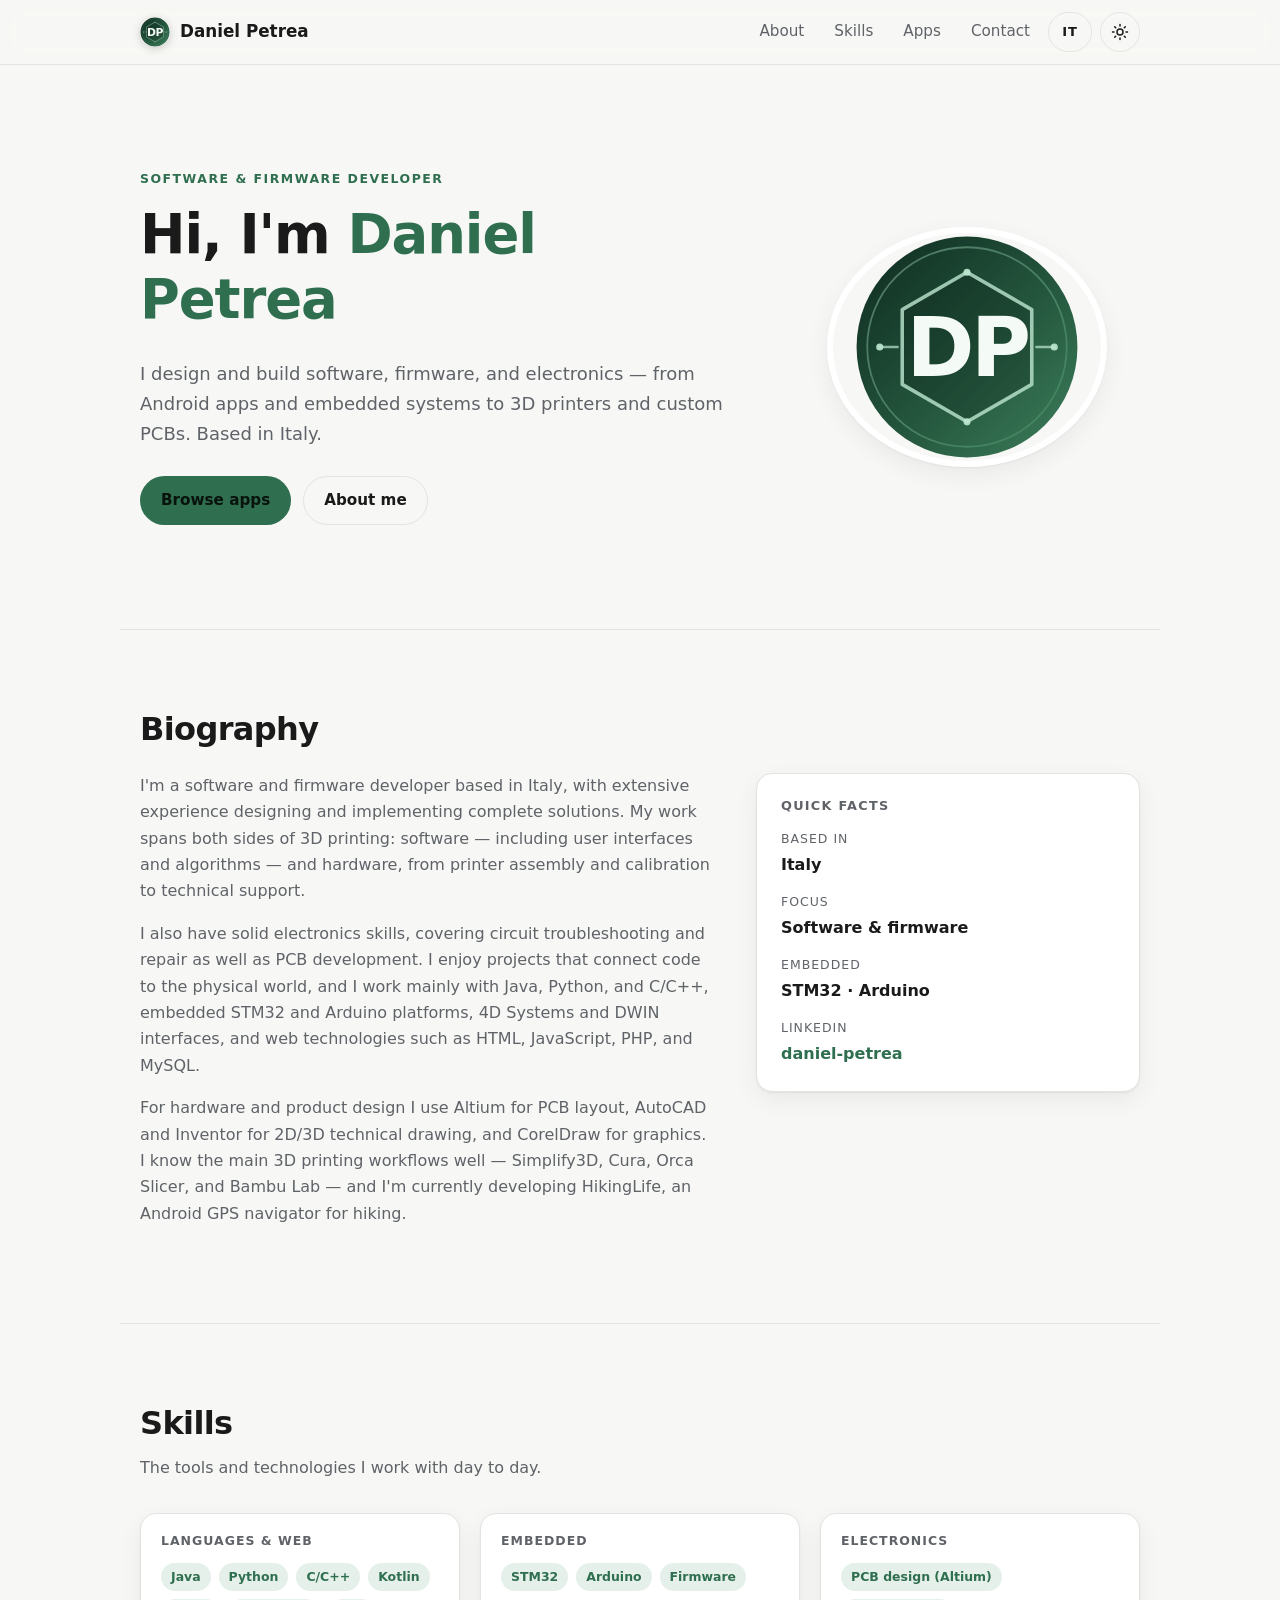
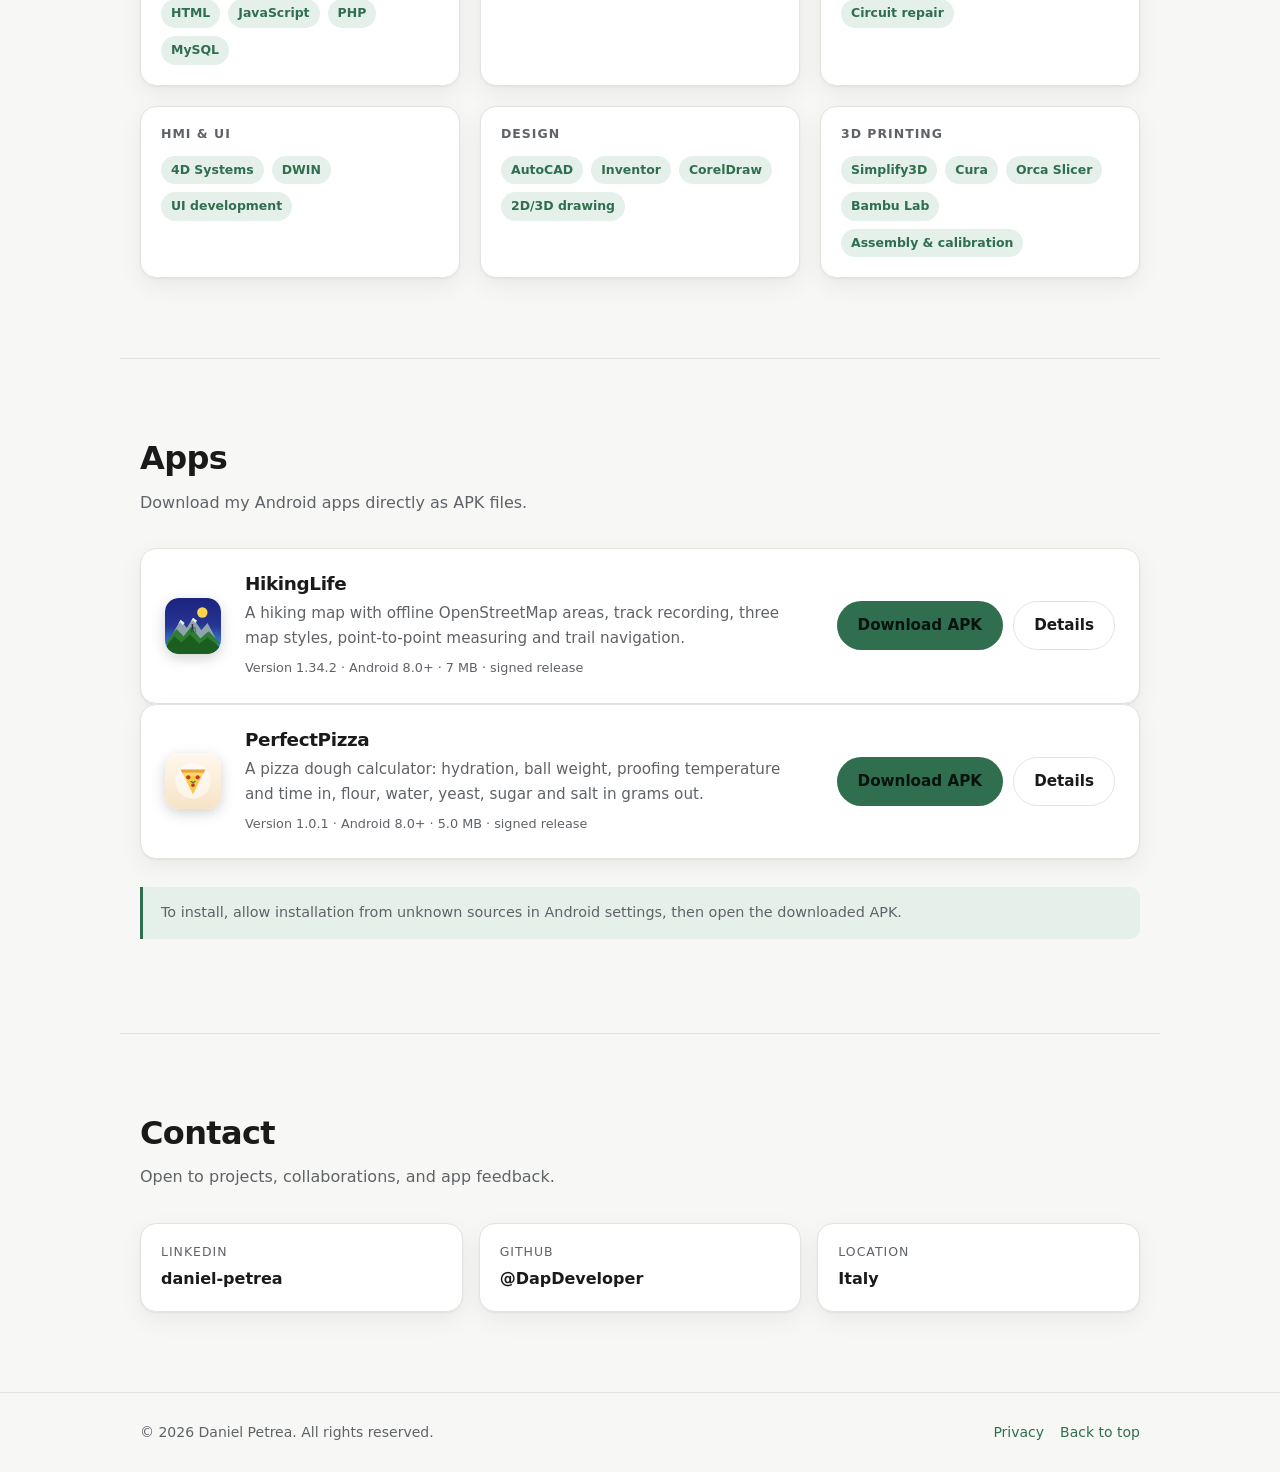
==== index.html @ 599f8d22 "Publish HikingLife 1.34.2" ====
<!DOCTYPE html>
<html lang="en">
<head>
  <meta charset="UTF-8">
  <meta name="viewport" content="width=device-width, initial-scale=1.0">
  <title data-i18n="index.title">Daniel Petrea — Software &amp; Firmware Developer</title>
  <meta name="description" content="Daniel Petrea is a software and firmware developer in Italy, working on Android apps, embedded systems, electronics, and 3D printing." data-i18n="index.description" data-i18n-attr="content">
  <link rel="icon" href="assets/logo.svg" type="image/svg+xml">
  <link rel="apple-touch-icon" href="assets/logo.png">
  <link rel="stylesheet" href="css/style.css">
</head>
<body>
  <a class="skip-link" href="#main" data-i18n="skip">Skip to content</a>

  <header class="site-header">
    <nav class="nav container" aria-label="Main">
      <a class="brand" href="index.html">
        <img class="brand-logo" src="assets/logo.svg" alt="" width="30" height="30">
        Daniel Petrea
      </a>
      <button class="nav-toggle" aria-expanded="false" aria-controls="nav-menu" aria-label="Toggle menu" data-i18n-aria="nav.menu">
        <span></span><span></span><span></span>
      </button>
      <ul class="nav-menu" id="nav-menu">
        <li><a href="#about" data-i18n="nav.about">About</a></li>
        <li><a href="#skills" data-i18n="nav.skills">Skills</a></li>
        <li><a href="apps.html" data-i18n="nav.apps">Apps</a></li>
        <li><a href="#contact" data-i18n="nav.contact">Contact</a></li>
        <li class="nav-controls">
          <button class="lang-toggle" type="button" data-lang-toggle aria-label="Passa all'italiano">IT</button>
          <button class="theme-toggle" aria-label="Toggle color theme" data-i18n-aria="nav.theme">
            <svg class="icon-sun" viewBox="0 0 24 24" aria-hidden="true"><circle cx="12" cy="12" r="4"/><path d="M12 2v2M12 20v2M4.9 4.9l1.4 1.4M17.7 17.7l1.4 1.4M2 12h2M20 12h2M4.9 19.1l1.4-1.4M17.7 6.3l1.4-1.4"/></svg>
            <svg class="icon-moon" viewBox="0 0 24 24" aria-hidden="true"><path d="M21 12.8A9 9 0 1 1 11.2 3a7 7 0 0 0 9.8 9.8z"/></svg>
          </button>
        </li>
      </ul>
    </nav>
  </header>

  <main id="main">
    <section class="hero container" id="top">
      <div class="hero-text">
        <p class="eyebrow" data-i18n="hero.eyebrow">Software &amp; Firmware Developer</p>
        <h1 data-i18n="hero.title" data-i18n-html>Hi, I'm <span class="accent">Daniel Petrea</span></h1>
        <p class="lead" data-i18n="hero.lead">
          I design and build software, firmware, and electronics — from Android
          apps and embedded systems to 3D printers and custom PCBs. Based in
          Italy.
        </p>
        <div class="hero-actions">
          <a class="btn btn-primary" href="apps.html" data-i18n="hero.apps">Browse apps</a>
          <a class="btn btn-ghost" href="#about" data-i18n="hero.about">About me</a>
        </div>
      </div>
      <div class="hero-art">
        <img src="assets/logo.svg" alt="Daniel Petrea logo" width="240" height="240">
      </div>
    </section>

    <section class="section container" id="about">
      <h2 class="section-title" data-i18n="about.title">Biography</h2>
      <div class="about-grid">
        <div class="about-copy">
          <p data-i18n="about.p1">
            I'm a software and firmware developer based in Italy, with
            extensive experience designing and implementing complete solutions.
            My work spans both sides of 3D printing: software — including user
            interfaces and algorithms — and hardware, from printer assembly and
            calibration to technical support.
          </p>
          <p data-i18n="about.p2">
            I also have solid electronics skills, covering circuit
            troubleshooting and repair as well as PCB development. I enjoy
            projects that connect code to the physical world, and I work mainly
            with Java, Python, and C/C++, embedded STM32 and Arduino platforms,
            4D Systems and DWIN interfaces, and web technologies such as HTML,
            JavaScript, PHP, and MySQL.
          </p>
          <p data-i18n="about.p3">
            For hardware and product design I use Altium for PCB layout,
            AutoCAD and Inventor for 2D/3D technical drawing, and CorelDraw for
            graphics. I know the main 3D printing workflows well — Simplify3D,
            Cura, Orca Slicer, and Bambu Lab — and I'm currently developing
            HikingLife, an Android GPS navigator for hiking.
          </p>
        </div>
        <aside class="facts" aria-label="Quick facts">
          <h3 data-i18n="facts.title">Quick facts</h3>
          <dl>
            <div><dt data-i18n="facts.location">Based in</dt><dd data-i18n="facts.italy">Italy</dd></div>
            <div><dt data-i18n="facts.focus.label">Focus</dt><dd data-i18n="facts.focus.value">Software &amp; firmware</dd></div>
            <div><dt data-i18n="facts.embedded.label">Embedded</dt><dd>STM32 · Arduino</dd></div>
            <div><dt>LinkedIn</dt><dd><a href="https://www.linkedin.com/in/daniel-petrea-857741133" rel="noopener">daniel-petrea</a></dd></div>
          </dl>
        </aside>
      </div>
    </section>

    <section class="section container" id="skills">
      <div class="section-head">
        <h2 class="section-title" data-i18n="skills.title">Skills</h2>
        <p class="section-sub" data-i18n="skills.sub">The tools and technologies I work with day to day.</p>
      </div>
      <div class="skills-grid">
        <div class="skill-group">
          <h3 data-i18n="skills.languages">Languages &amp; web</h3>
          <ul class="tag-list">
            <li>Java</li>
            <li>Python</li>
            <li>C/C++</li>
            <li>Kotlin</li>
            <li>HTML</li>
            <li>JavaScript</li>
            <li>PHP</li>
            <li>MySQL</li>
          </ul>
        </div>
        <div class="skill-group">
          <h3 data-i18n="skills.embedded">Embedded</h3>
          <ul class="tag-list">
            <li>STM32</li>
            <li>Arduino</li>
            <li>Firmware</li>
          </ul>
        </div>
        <div class="skill-group">
          <h3 data-i18n="skills.electronics">Electronics</h3>
          <ul class="tag-list">
            <li data-i18n="skill.pcb">PCB design (Altium)</li>
            <li data-i18n="skill.repair">Circuit repair</li>
          </ul>
        </div>
        <div class="skill-group">
          <h3 data-i18n="skills.hmi">HMI &amp; UI</h3>
          <ul class="tag-list">
            <li>4D Systems</li>
            <li>DWIN</li>
            <li data-i18n="skill.ui">UI development</li>
          </ul>
        </div>
        <div class="skill-group">
          <h3 data-i18n="skills.design">Design</h3>
          <ul class="tag-list">
            <li>AutoCAD</li>
            <li>Inventor</li>
            <li>CorelDraw</li>
            <li data-i18n="skill.drawing">2D/3D drawing</li>
          </ul>
        </div>
        <div class="skill-group">
          <h3 data-i18n="skills.printing">3D printing</h3>
          <ul class="tag-list">
            <li>Simplify3D</li>
            <li>Cura</li>
            <li>Orca Slicer</li>
            <li>Bambu Lab</li>
            <li data-i18n="skill.assembly">Assembly &amp; calibration</li>
          </ul>
        </div>
      </div>
    </section>

    <section class="section container" id="apps">
      <div class="section-head">
        <h2 class="section-title" data-i18n="index.apps.title">Apps</h2>
        <p class="section-sub" data-i18n="index.apps.sub">Download my Android apps directly as APK files.</p>
      </div>

      <article class="app-card app-card-horizontal">
        <img class="app-icon-img" src="assets/apps/hikinglife.svg" alt="HikingLife icon" width="72" height="72">
        <div class="app-card-body">
          <h3>HikingLife</h3>
          <p data-i18n="index.hiking.desc">A hiking map with offline OpenStreetMap areas, track recording, three map styles, point-to-point measuring and trail navigation.</p>
          <p class="meta" data-i18n="index.hiking.meta">Version 1.34.2 · Android 8.0+ · 7 MB · signed release</p>
        </div>
        <div class="app-card-actions">
          <a class="btn btn-primary" href="apk/HikingLife.apk" download="HikingLife-1.34.2.apk" data-i18n="index.hiking.download">Download APK</a>
          <a class="btn btn-ghost" href="apps.html" data-i18n="index.hiking.details">Details</a>
        </div>
      </article>

      <article class="app-card app-card-horizontal">
        <img class="app-icon-img" src="assets/apps/perfectpizza.svg" alt="PerfectPizza icon" width="72" height="72">
        <div class="app-card-body">
          <h3>PerfectPizza</h3>
          <p data-i18n="index.pizza.desc">A pizza dough calculator: hydration, ball weight, proofing temperature and time in, flour, water, yeast, sugar and salt in grams out.</p>
          <p class="meta" data-i18n="index.pizza.meta">Version 1.0.1 · Android 8.0+ · 5.0 MB · signed release</p>
        </div>
        <div class="app-card-actions">
          <a class="btn btn-primary" href="apk/PerfectPizza.apk" download="PerfectPizza-1.0.1.apk" data-i18n="index.hiking.download">Download APK</a>
          <a class="btn btn-ghost" href="apps.html#perfectpizza" data-i18n="index.hiking.details">Details</a>
        </div>
      </article>

      <p class="note" data-i18n="index.install.note">
        To install, allow installation from unknown sources in Android settings,
        then open the downloaded APK.
      </p>
    </section>

    <section class="section container" id="contact">
      <h2 class="section-title" data-i18n="contact.title">Contact</h2>
      <p class="section-sub" data-i18n="contact.sub">Open to projects, collaborations, and app feedback.</p>
      <div class="contact-links">
        <a class="contact-link" href="https://www.linkedin.com/in/daniel-petrea-857741133" rel="noopener">
          <span class="contact-label" data-i18n="contact.linkedin">LinkedIn</span>
          <span class="contact-value">daniel-petrea</span>
        </a>
        <a class="contact-link" href="https://github.com/DapDeveloper" rel="noopener">
          <span class="contact-label" data-i18n="contact.github">GitHub</span>
          <span class="contact-value">@DapDeveloper</span>
        </a>
        <a class="contact-link" href="https://maps.google.com/?q=Italy" rel="noopener">
          <span class="contact-label" data-i18n="contact.location">Location</span>
          <span class="contact-value" data-i18n="contact.italy">Italy</span>
        </a>
      </div>
    </section>
  </main>

  <footer class="site-footer">
    <div class="container footer-inner">
      <p>&copy; <span id="year"></span> Daniel Petrea. <span data-i18n="footer.rights">All rights reserved.</span></p>
      <div class="footer-links">
        <a href="privacy.html" data-i18n="footer.privacy">Privacy</a>
        <a href="#top" data-i18n="footer.top">Back to top</a>
      </div>
    </div>
  </footer>

  <script src="js/main.js"></script>
</body>
</html>
---- css/style.css ----
:root {
  --bg: #f7f7f5;
  --surface: #ffffff;
  --text: #1a1a1a;
  --muted: #5f6368;
  --border: #e3e3df;
  --accent: #2f6f4f;
  --accent-strong: #24563d;
  --accent-soft: #e6f0ea;
  --shadow: 0 1px 2px rgba(0, 0, 0, .05), 0 8px 24px rgba(0, 0, 0, .06);
  --radius: 16px;
  --radius-sm: 10px;
  --max: 1040px;
  --header-h: 64px;
}

[data-theme="dark"] {
  --bg: #14161a;
  --surface: #1c1f24;
  --text: #f0f1f2;
  --muted: #a2a8b0;
  --border: #2b2f36;
  --accent: #6fd39b;
  --accent-strong: #8ee0b2;
  --accent-soft: #1f3328;
  --shadow: 0 1px 2px rgba(0, 0, 0, .3), 0 12px 32px rgba(0, 0, 0, .35);
}

* { box-sizing: border-box; }

html { scroll-behavior: smooth; }

body {
  margin: 0;
  background: var(--bg);
  color: var(--text);
  font-family: system-ui, -apple-system, "Segoe UI", Roboto, "Helvetica Neue", Arial, sans-serif;
  line-height: 1.65;
  -webkit-font-smoothing: antialiased;
}

img { max-width: 100%; display: block; }

a { color: var(--accent); text-decoration: none; }
a:hover { text-decoration: underline; }

h1, h2, h3 { line-height: 1.2; letter-spacing: -.02em; margin: 0 0 .5em; }
h1 { font-size: clamp(2.1rem, 6vw, 3.4rem); }
h2 { font-size: clamp(1.5rem, 3.5vw, 2rem); }

.container {
  width: 100%;
  max-width: var(--max);
  margin-inline: auto;
  padding-inline: 20px;
}

.skip-link {
  position: absolute;
  left: -9999px;
  top: 0;
  background: var(--accent);
  color: #fff;
  padding: 10px 16px;
  z-index: 100;
  border-radius: 0 0 var(--radius-sm) 0;
}
.skip-link:focus { left: 0; }

.site-header {
  position: sticky;
  top: 0;
  z-index: 50;
  background: color-mix(in srgb, var(--bg) 88%, transparent);
  backdrop-filter: blur(10px);
  border-bottom: 1px solid var(--border);
}

.nav {
  display: flex;
  align-items: center;
  justify-content: space-between;
  min-height: var(--header-h);
  gap: 16px;
}

.brand {
  display: inline-flex;
  align-items: center;
  gap: 10px;
  font-weight: 700;
  font-size: 1.05rem;
  color: var(--text);
}
.brand:hover { text-decoration: none; color: var(--accent); }
.brand-logo {
  width: 30px;
  height: 30px;
  flex: none;
  border-radius: 50%;
  box-shadow: 0 2px 8px rgba(0, 0, 0, .18);
  transition: transform .2s ease;
}
.brand:hover .brand-logo { transform: rotate(-8deg) scale(1.06); }

.nav-menu {
  display: flex;
  align-items: center;
  gap: 6px;
  list-style: none;
  margin: 0;
  padding: 0;
}

.nav-menu a {
  display: block;
  padding: 8px 12px;
  border-radius: var(--radius-sm);
  color: var(--muted);
  font-size: .95rem;
  font-weight: 500;
}
.nav-menu a:hover {
  color: var(--text);
  background: var(--accent-soft);
  text-decoration: none;
}

.nav-toggle {
  display: none;
  flex-direction: column;
  justify-content: center;
  gap: 5px;
  width: 42px;
  height: 42px;
  padding: 0 10px;
  background: none;
  border: 1px solid var(--border);
  border-radius: var(--radius-sm);
  cursor: pointer;
}
.nav-toggle span {
  display: block;
  height: 2px;
  background: var(--text);
  border-radius: 2px;
  transition: transform .2s ease, opacity .2s ease;
}

.theme-toggle {
  display: inline-flex;
  align-items: center;
  justify-content: center;
  width: 40px;
  height: 40px;
  background: none;
  border: 1px solid var(--border);
  border-radius: 50%;
  color: var(--text);
  cursor: pointer;
}
.theme-toggle:hover { background: var(--accent-soft); }
.lang-toggle {
  display: inline-flex;
  align-items: center;
  justify-content: center;
  min-width: 44px;
  height: 40px;
  padding: 0 12px;
  background: none;
  border: 1px solid var(--border);
  border-radius: 999px;
  color: var(--text);
  font: inherit;
  font-size: .82rem;
  font-weight: 700;
  letter-spacing: .06em;
  cursor: pointer;
}
.lang-toggle:hover { background: var(--accent-soft); border-color: var(--accent); }
.nav-controls { display: flex; align-items: center; gap: 8px; }
.theme-toggle svg {
  width: 18px;
  height: 18px;
  fill: none;
  stroke: currentColor;
  stroke-width: 2;
  stroke-linecap: round;
  stroke-linejoin: round;
}
.icon-moon { display: none; }
[data-theme="dark"] .icon-sun { display: none; }
[data-theme="dark"] .icon-moon { display: block; }

.hero {
  display: grid;
  grid-template-columns: 1.4fr .8fr;
  align-items: center;
  gap: 48px;
  padding-block: clamp(56px, 10vw, 104px);
}

.eyebrow {
  text-transform: uppercase;
  letter-spacing: .12em;
  font-size: .78rem;
  font-weight: 700;
  color: var(--accent);
  margin: 0 0 12px;
}

.accent { color: var(--accent); }

.lead {
  font-size: 1.125rem;
  color: var(--muted);
  max-width: 52ch;
  margin: 0 0 28px;
}

.hero-actions { display: flex; flex-wrap: wrap; gap: 12px; }

.hero-art img {
  width: min(280px, 70vw);
  margin-inline: auto;
  border-radius: 50%;
  border: 6px solid var(--surface);
  box-shadow: var(--shadow);
}

.btn {
  display: inline-flex;
  align-items: center;
  justify-content: center;
  gap: 8px;
  padding: 11px 20px;
  border-radius: 999px;
  font-weight: 600;
  font-size: .95rem;
  border: 1px solid transparent;
  cursor: pointer;
  transition: background .15s ease, color .15s ease, border-color .15s ease, transform .15s ease;
}
.btn:hover { text-decoration: none; transform: translateY(-1px); }

.btn-primary { background: var(--accent); color: #08130d; }
.btn-primary:hover { background: var(--accent-strong); }
[data-theme="dark"] .btn-primary { color: #08130d; }

.btn-ghost {
  background: transparent;
  color: var(--text);
  border-color: var(--border);
}
.btn-ghost:hover { background: var(--accent-soft); border-color: var(--accent); }

.btn-sm { padding: 8px 16px; font-size: .875rem; }

.section { padding-block: clamp(48px, 8vw, 80px); border-top: 1px solid var(--border); }

.section-title { margin-bottom: 24px; }
.section-head { margin-bottom: 32px; }
.section-title + .section-sub { margin-top: -12px; }

.section-sub { color: var(--muted); max-width: 60ch; margin: 0 0 32px; }
.section-head .section-sub { margin-bottom: 0; }

.about-grid {
  display: grid;
  grid-template-columns: 1.5fr 1fr;
  gap: 40px;
  align-items: start;
}

.about-copy p { color: var(--muted); margin: 0 0 16px; max-width: 65ch; }

.facts {
  background: var(--surface);
  border: 1px solid var(--border);
  border-radius: var(--radius);
  padding: 24px;
  box-shadow: var(--shadow);
}
.facts h3 { font-size: .8rem; text-transform: uppercase; letter-spacing: .1em; color: var(--muted); margin-bottom: 16px; }
.facts dl { margin: 0; display: grid; gap: 14px; }
.facts dl > div { display: flex; flex-direction: column; gap: 2px; }
.facts dt { font-size: .78rem; text-transform: uppercase; letter-spacing: .08em; color: var(--muted); }
.facts dd { margin: 0; font-weight: 600; }

.card-grid {
  display: grid;
  grid-template-columns: repeat(auto-fill, minmax(260px, 1fr));
  gap: 20px;
}

.app-card {
  display: flex;
  flex-direction: column;
  align-items: flex-start;
  background: var(--surface);
  border: 1px solid var(--border);
  border-radius: var(--radius);
  padding: 24px;
  box-shadow: var(--shadow);
  transition: transform .18s ease, border-color .18s ease;
}
.app-card:hover { transform: translateY(-3px); border-color: var(--accent); }
.app-card h3 { margin: 16px 0 8px; font-size: 1.15rem; }
.app-card p { color: var(--muted); margin: 0 0 8px; font-size: .95rem; }
.app-card .meta { font-size: .8rem; margin-bottom: 20px; }
.app-card .btn { margin-top: auto; }

.app-icon {
  display: grid;
  place-items: center;
  width: 52px;
  height: 52px;
  border-radius: 14px;
  background: var(--accent-soft);
  color: var(--accent);
  font-weight: 800;
  font-size: 1.25rem;
}

.note {
  margin-top: 28px;
  padding: 14px 18px;
  border-left: 3px solid var(--accent);
  background: var(--accent-soft);
  border-radius: 0 var(--radius-sm) var(--radius-sm) 0;
  color: var(--muted);
  font-size: .9rem;
}

.contact-links {
  display: grid;
  grid-template-columns: repeat(auto-fit, minmax(220px, 1fr));
  gap: 16px;
}

.contact-link {
  display: flex;
  flex-direction: column;
  gap: 4px;
  padding: 18px 20px;
  background: var(--surface);
  border: 1px solid var(--border);
  border-radius: var(--radius);
  color: var(--text);
  box-shadow: var(--shadow);
  transition: border-color .15s ease, transform .15s ease;
}
.contact-link:hover { border-color: var(--accent); text-decoration: none; transform: translateY(-2px); }
.contact-label { font-size: .78rem; text-transform: uppercase; letter-spacing: .08em; color: var(--muted); }
.contact-value { font-weight: 600; }

.site-footer {
  border-top: 1px solid var(--border);
  padding-block: 28px;
  font-size: .875rem;
  color: var(--muted);
}
.footer-inner { display: flex; flex-wrap: wrap; gap: 12px; align-items: center; justify-content: space-between; }
.footer-inner p { margin: 0; }
.footer-links { display: flex; flex-wrap: wrap; align-items: center; gap: 16px; }

.nav-menu a[aria-current="page"] { color: var(--text); background: var(--accent-soft); }

.page-hero { padding-block: clamp(48px, 9vw, 88px) 0; }
.page-hero h1 { margin-bottom: 12px; }
.page-hero .lead { margin-bottom: 0; }

.app-icon-img {
  width: 56px;
  height: 56px;
  border-radius: 14px;
  box-shadow: 0 4px 14px rgba(0, 0, 0, .18);
}
.app-icon-lg { width: 88px; height: 88px; border-radius: 22px; }

.app-card-horizontal {
  flex-direction: row;
  align-items: center;
  gap: 24px;
  flex-wrap: wrap;
}
.app-card-horizontal .app-card-body { flex: 1 1 280px; }
.app-card-body h3 { margin: 0 0 6px; }
.app-card-body p { margin: 0 0 6px; }
.app-card-body .meta { margin-bottom: 0; }
.app-card-actions { display: flex; flex-wrap: wrap; gap: 10px; align-items: center; }

.app-card-featured { display: block; padding: clamp(24px, 4vw, 40px); }
.app-card-featured:hover { transform: none; }
.app-card-head { display: flex; align-items: center; gap: 20px; margin-bottom: 20px; }
.app-card-head h2 { margin: 0 0 4px; }
.app-tagline { color: var(--muted); margin: 0; }

.app-description { color: var(--muted); max-width: 70ch; margin: 0 0 20px; }

.tag-list {
  display: flex;
  flex-wrap: wrap;
  gap: 8px;
  list-style: none;
  padding: 0;
  margin: 0 0 24px;
}
.tag-list li {
  padding: 4px 10px;
  border-radius: 999px;
  background: var(--accent-soft);
  color: var(--accent);
  font-size: .78rem;
  font-weight: 600;
}

.skills-grid {
  display: grid;
  grid-template-columns: repeat(auto-fit, minmax(240px, 1fr));
  gap: 20px;
}
.skill-group {
  padding: 20px;
  background: var(--surface);
  border: 1px solid var(--border);
  border-radius: var(--radius);
  box-shadow: var(--shadow);
}
.skill-group h3 {
  margin: 0 0 14px;
  font-size: .78rem;
  text-transform: uppercase;
  letter-spacing: .08em;
  color: var(--muted);
}
.skill-group .tag-list { margin: 0; }

.app-details {
  display: grid;
  grid-template-columns: repeat(auto-fit, minmax(140px, 1fr));
  gap: 16px;
  margin: 0 0 28px;
  padding: 20px;
  background: var(--bg);
  border: 1px solid var(--border);
  border-radius: var(--radius-sm);
}
.app-details > div { display: flex; flex-direction: column; gap: 2px; }
.app-details dt { font-size: .72rem; text-transform: uppercase; letter-spacing: .08em; color: var(--muted); }
.app-details dd { margin: 0; font-weight: 600; font-size: .95rem; }
.app-details code { font-size: .85rem; }

.app-actions { display: flex; flex-wrap: wrap; align-items: center; gap: 14px; margin-bottom: 24px; }
.app-file { font-size: .8rem; color: var(--muted); }

.qr-card {
  display: flex;
  align-items: center;
  gap: 20px;
  margin: 0 0 24px;
  padding: 16px 20px;
  background: var(--bg);
  border: 1px solid var(--border);
  border-radius: var(--radius-sm);
}
.qr-code {
  width: 144px;
  height: 144px;
  flex: none;
  padding: 10px;
  background: #fff;
  border-radius: 12px;
}
.qr-title { margin: 0 0 6px; font-weight: 700; }
.qr-caption { margin: 0; color: var(--muted); font-size: .9rem; max-width: 38ch; }

.release-notes { border-top: 1px solid var(--border); padding-top: 16px; margin-bottom: 16px; }
.release-notes summary { cursor: pointer; font-weight: 600; }
.release-notes ul { margin: 12px 0 0; padding-left: 20px; color: var(--muted); }
.release-notes li { margin-bottom: 6px; }

.checksum { margin: 0; color: var(--muted); font-size: .75rem; word-break: break-all; }
.checksum code { font-size: .72rem; }

.install { margin-top: 48px; }
.install-steps { color: var(--muted); max-width: 65ch; padding-left: 20px; margin: 0 0 20px; }
.install-steps li { margin-bottom: 8px; }

.more-apps {
  margin-top: 40px;
  padding-top: 24px;
  border-top: 1px solid var(--border);
  color: var(--muted);
}

.faq-list,
.changelog {
  display: grid;
  gap: 12px;
  max-width: 80ch;
}

.faq-item,
.changelog-item {
  padding: 14px 18px;
  background: var(--surface);
  border: 1px solid var(--border);
  border-radius: var(--radius-sm);
}

.faq-item summary,
.changelog-item summary {
  display: flex;
  flex-wrap: wrap;
  align-items: baseline;
  gap: 8px;
  cursor: pointer;
  font-weight: 600;
}

.faq-item p {
  margin: 12px 0 0;
  color: var(--muted);
}

.changelog-item summary strong { color: var(--text); }
.changelog-item time {
  margin-left: auto;
  color: var(--muted);
  font-size: .78rem;
  font-weight: 500;
}
.changelog-item ul {
  margin: 12px 0 0;
  padding-left: 20px;
  color: var(--muted);
}
.changelog-item li { margin-bottom: 6px; }
.changelog-item li:last-child { margin-bottom: 0; }

.privacy-en,
.privacy-it { display: none; }
[data-lang="en"] .privacy-en,
[data-lang="it"] .privacy-it { display: block; }

.privacy-body { max-width: 72ch; }
.privacy-body h2 {
  margin: 40px 0 12px;
  font-size: 1.35rem;
}
.privacy-body h2:first-child { margin-top: 0; }
.privacy-body h3 {
  margin: 22px 0 6px;
  font-size: 1.02rem;
}
.privacy-body p,
.privacy-body li { color: var(--muted); }
.privacy-body p { margin: 0 0 14px; }
.privacy-body ul { margin: 0 0 18px; padding-left: 20px; }
.privacy-body li { margin-bottom: 8px; }
.privacy-body strong { color: var(--text); }
.privacy-updated {
  margin: 18px 0 0;
  color: var(--muted);
  font-size: .85rem;
}

@media (max-width: 640px) {
  .app-card-horizontal { flex-direction: column; align-items: flex-start; }
  .app-card-actions { width: 100%; }
  .app-card-actions .btn { flex: 1 1 auto; }
  .app-card-head { align-items: flex-start; }
  .app-actions .btn { width: 100%; }
  .qr-card { flex-direction: column; align-items: flex-start; }
  .changelog-item time { margin-left: 0; width: 100%; }
}

@media (max-width: 820px) {
  .hero { grid-template-columns: 1fr; text-align: center; gap: 32px; }
  .hero .lead { margin-inline: auto; }
  .hero-actions { justify-content: center; }
  .hero-art { order: -1; }
  .about-grid { grid-template-columns: 1fr; }
}

@media (max-width: 640px) {
  .nav-toggle { display: flex; }
  .nav-menu {
    position: absolute;
    top: var(--header-h);
    left: 0;
    right: 0;
    flex-direction: column;
    align-items: stretch;
    gap: 2px;
    padding: 12px 20px 20px;
    background: var(--surface);
    border-bottom: 1px solid var(--border);
    box-shadow: var(--shadow);
    display: none;
  }
  .nav-menu.open { display: flex; }
  .nav-menu a { padding: 12px; }
  .nav-menu li:last-child { align-self: flex-start; margin-top: 8px; }

  .nav-toggle[aria-expanded="true"] span:nth-child(1) { transform: translateY(7px) rotate(45deg); }
  .nav-toggle[aria-expanded="true"] span:nth-child(2) { opacity: 0; }
  .nav-toggle[aria-expanded="true"] span:nth-child(3) { transform: translateY(-7px) rotate(-45deg); }
}

@media (prefers-reduced-motion: reduce) {
  html { scroll-behavior: auto; }
  * { transition: none !important; }
}
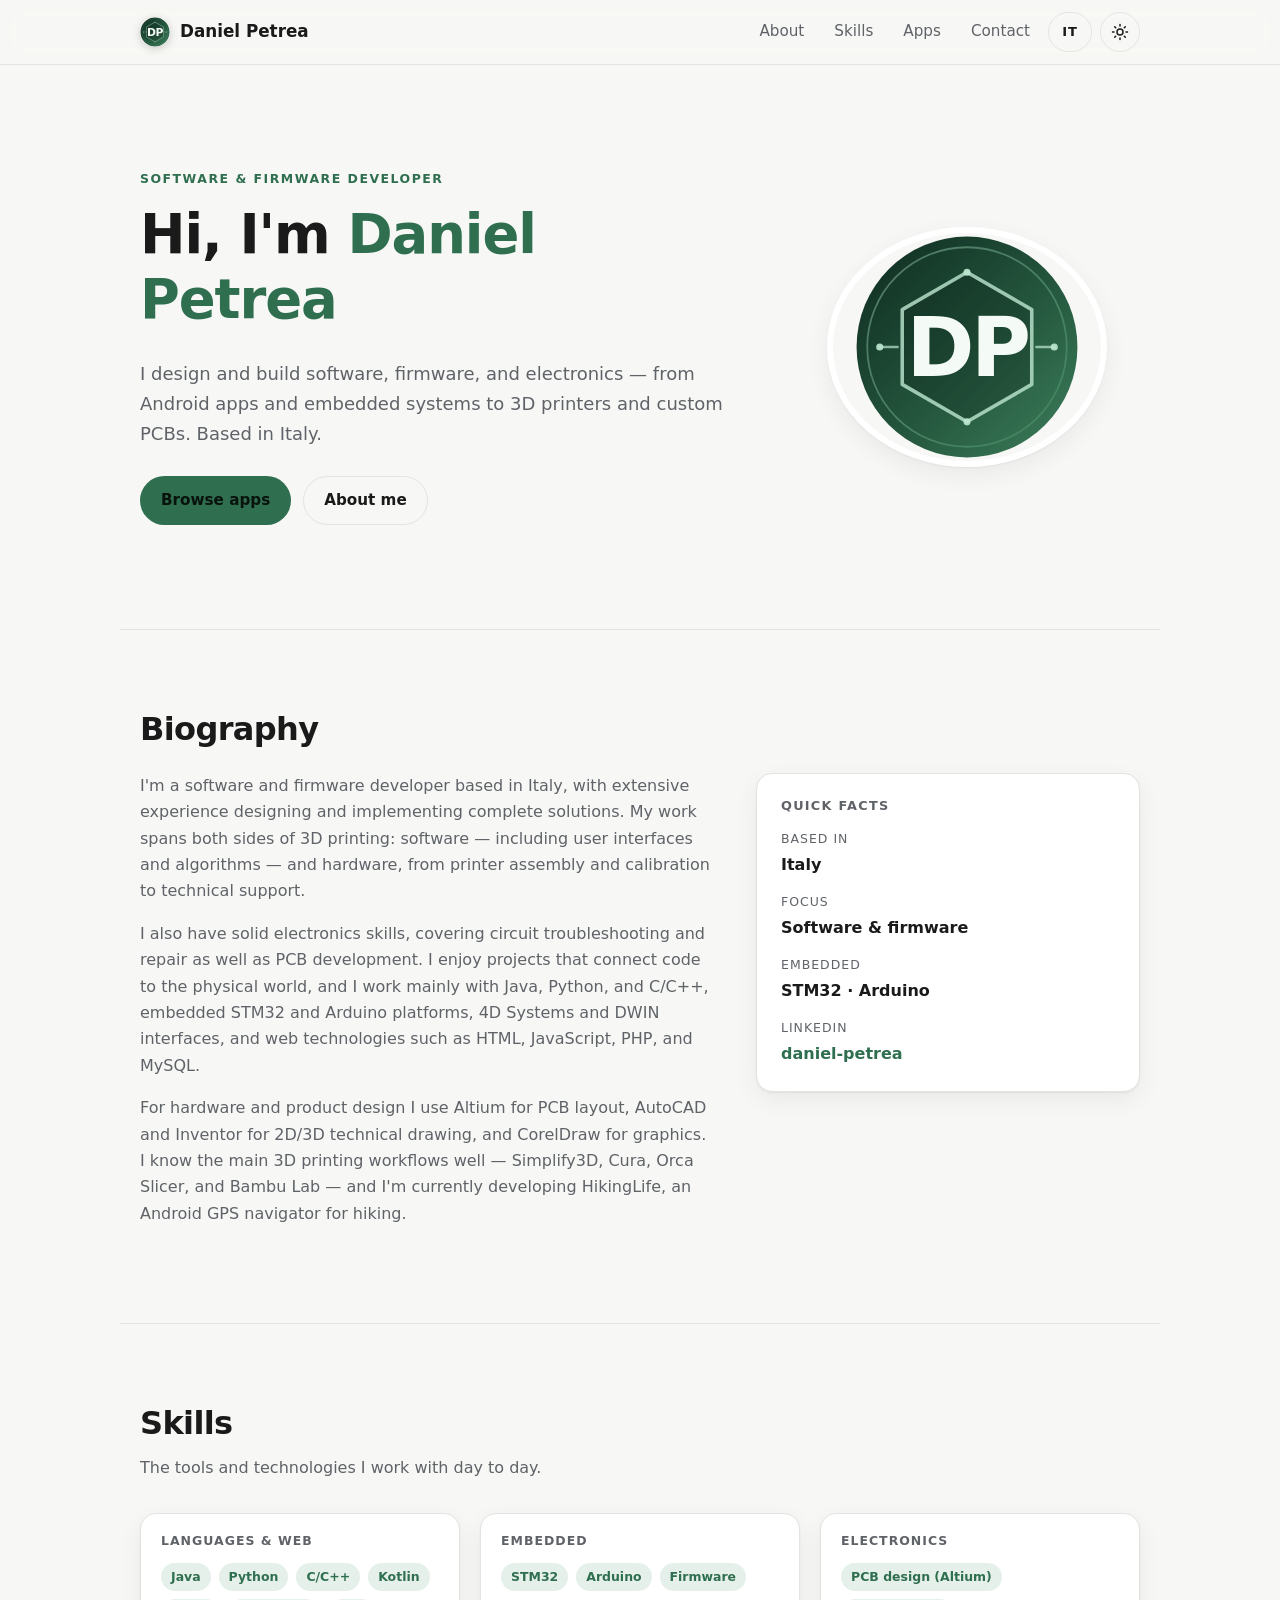
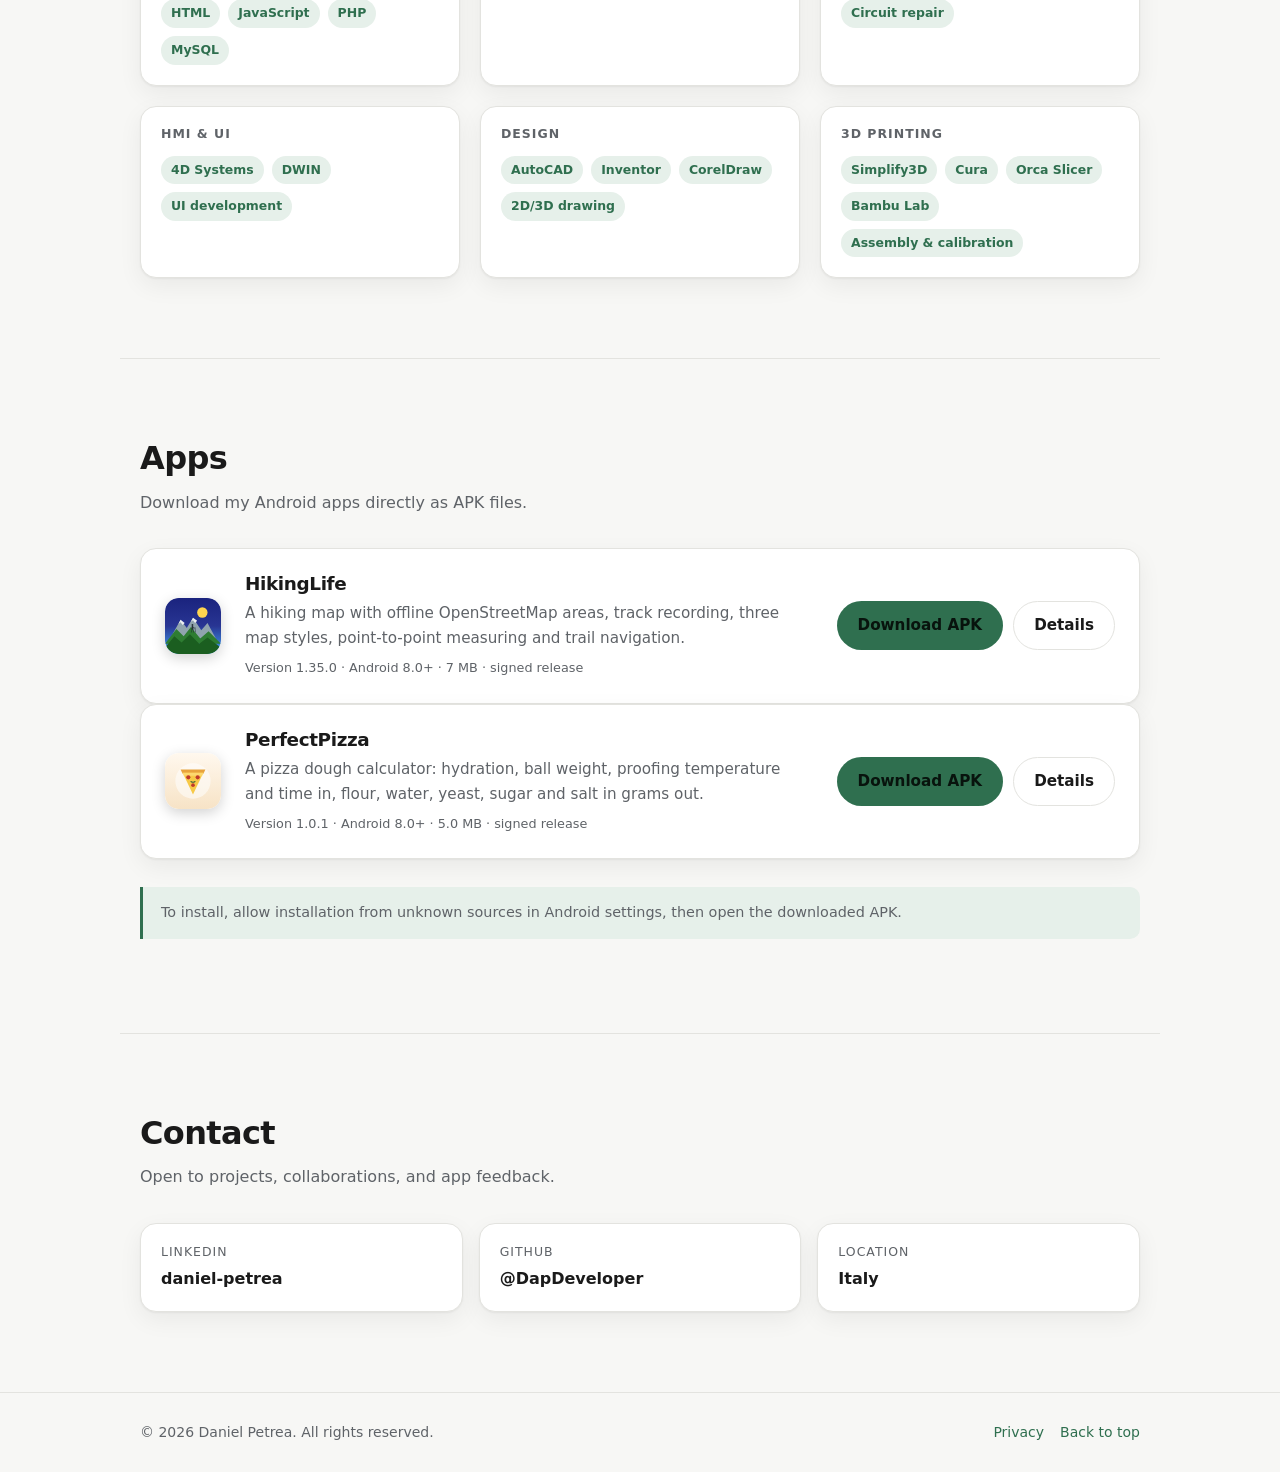
==== commit db9e6fd8: "Publish HikingLife 1.35.0" ====
--- a/index.html
+++ b/index.html
@@ -171,10 +171,10 @@
         <div class="app-card-body">
           <h3>HikingLife</h3>
           <p data-i18n="index.hiking.desc">A hiking map with offline OpenStreetMap areas, track recording, three map styles, point-to-point measuring and trail navigation.</p>
-          <p class="meta" data-i18n="index.hiking.meta">Version 1.34.2 · Android 8.0+ · 7 MB · signed release</p>
+          <p class="meta" data-i18n="index.hiking.meta">Version 1.35.0 · Android 8.0+ · 7 MB · signed release</p>
         </div>
         <div class="app-card-actions">
-          <a class="btn btn-primary" href="apk/HikingLife.apk" download="HikingLife-1.34.2.apk" data-i18n="index.hiking.download">Download APK</a>
+          <a class="btn btn-primary" href="apk/HikingLife.apk" download="HikingLife-1.35.0.apk" data-i18n="index.hiking.download">Download APK</a>
           <a class="btn btn-ghost" href="apps.html" data-i18n="index.hiking.details">Details</a>
         </div>
       </article>
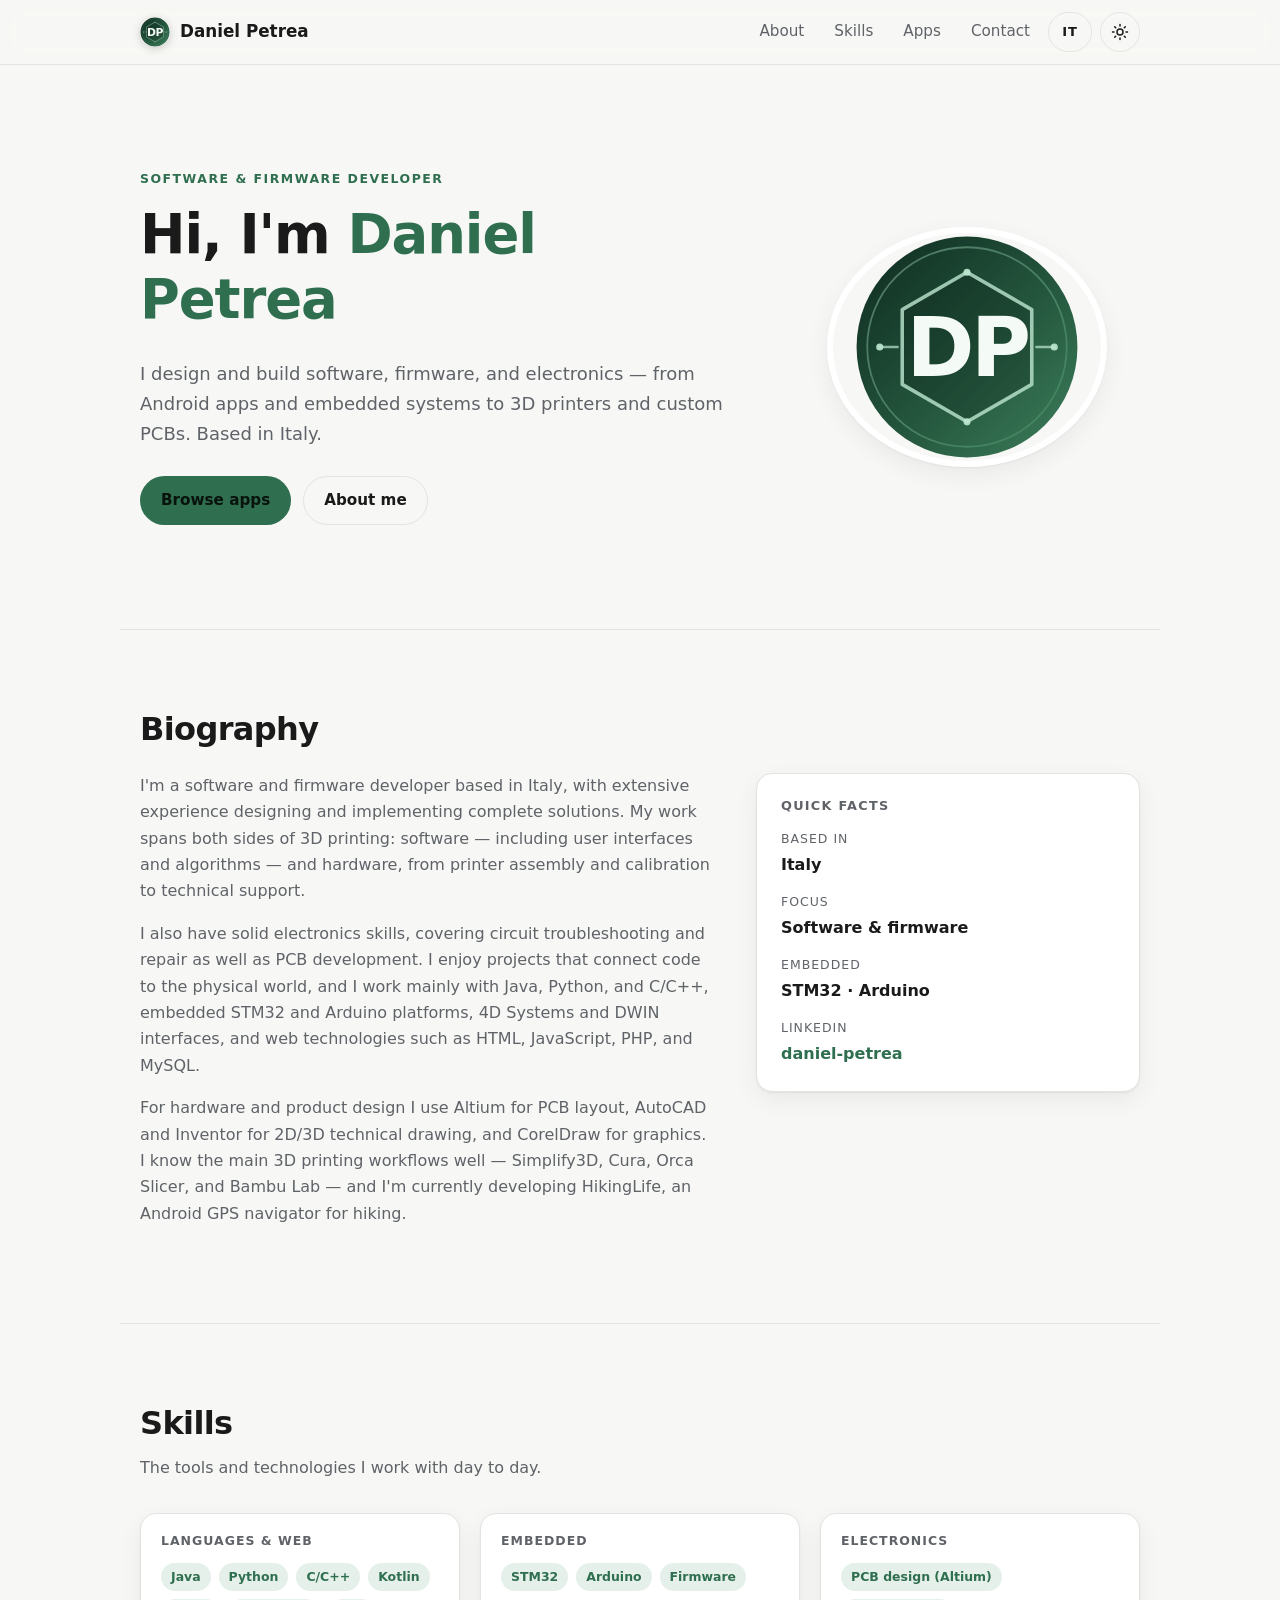
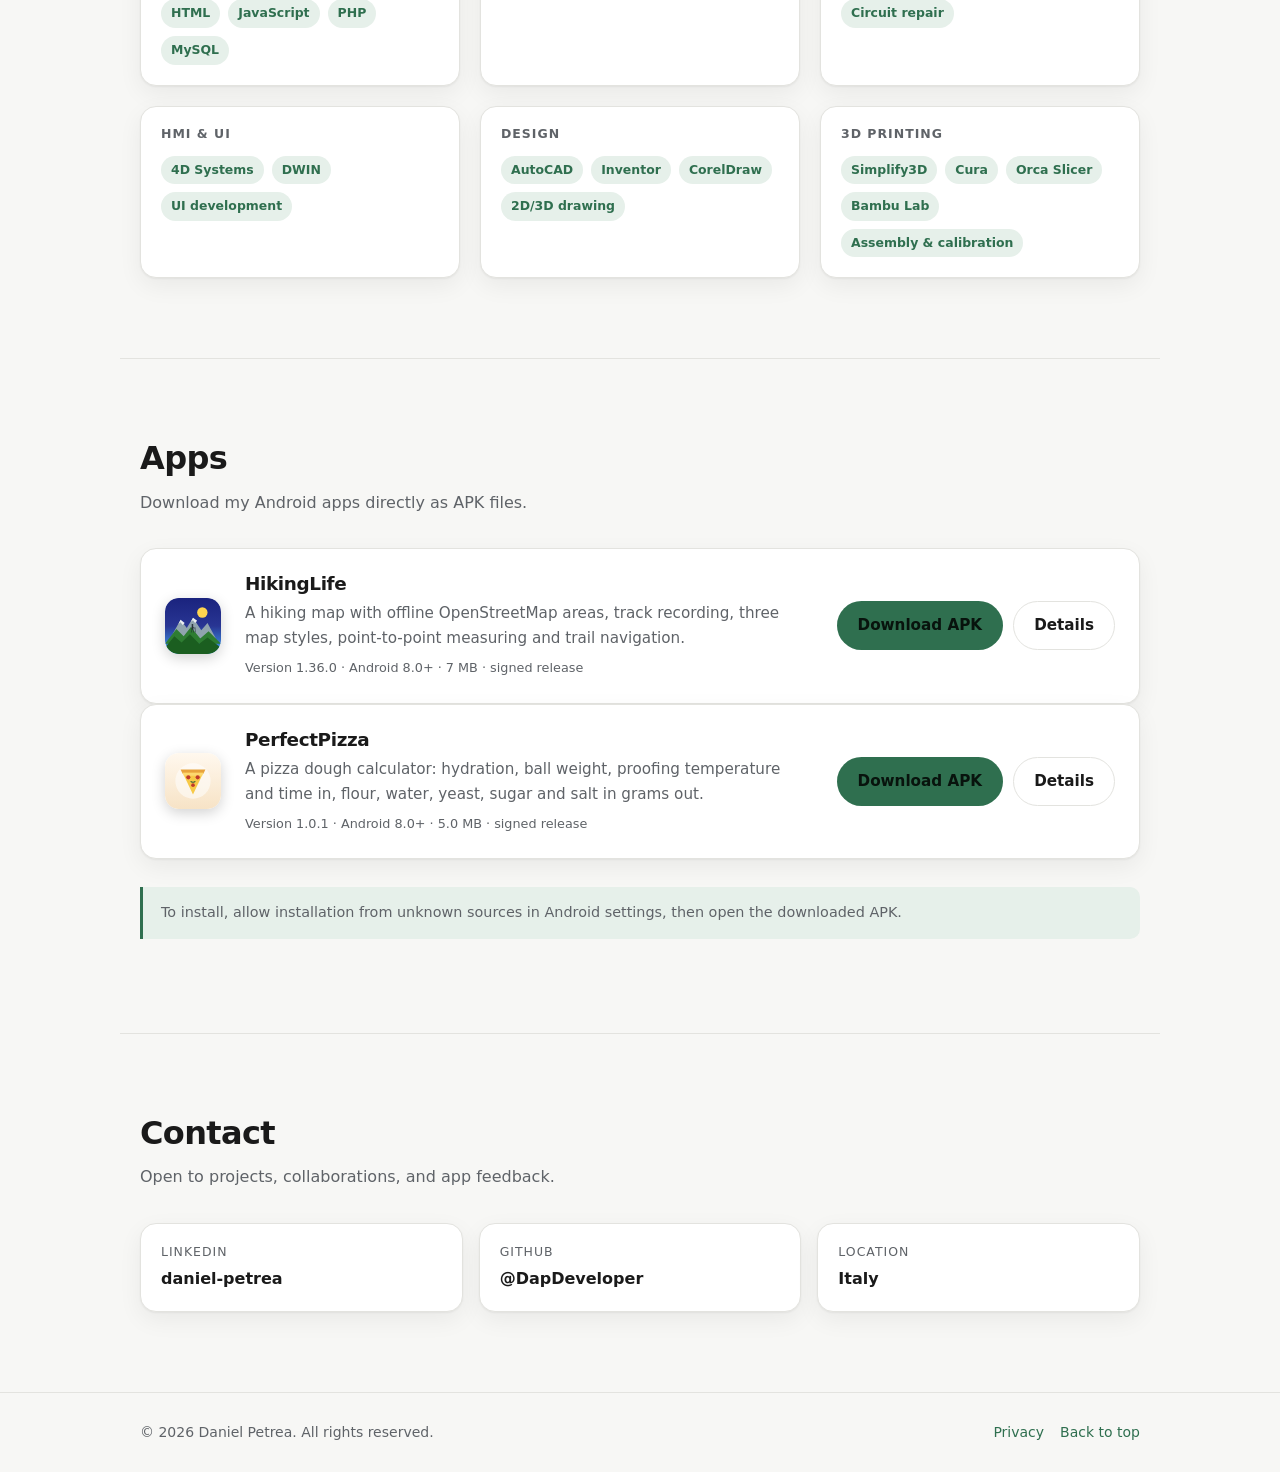
==== commit f1aec8b4: "Publish HikingLife 1.36.0" ====
--- a/index.html
+++ b/index.html
@@ -171,10 +171,10 @@
         <div class="app-card-body">
           <h3>HikingLife</h3>
           <p data-i18n="index.hiking.desc">A hiking map with offline OpenStreetMap areas, track recording, three map styles, point-to-point measuring and trail navigation.</p>
-          <p class="meta" data-i18n="index.hiking.meta">Version 1.35.0 · Android 8.0+ · 7 MB · signed release</p>
+          <p class="meta" data-i18n="index.hiking.meta">Version 1.36.0 · Android 8.0+ · 7 MB · signed release</p>
         </div>
         <div class="app-card-actions">
-          <a class="btn btn-primary" href="apk/HikingLife.apk" download="HikingLife-1.35.0.apk" data-i18n="index.hiking.download">Download APK</a>
+          <a class="btn btn-primary" href="apk/HikingLife.apk" download="HikingLife-1.36.0.apk" data-i18n="index.hiking.download">Download APK</a>
           <a class="btn btn-ghost" href="apps.html" data-i18n="index.hiking.details">Details</a>
         </div>
       </article>
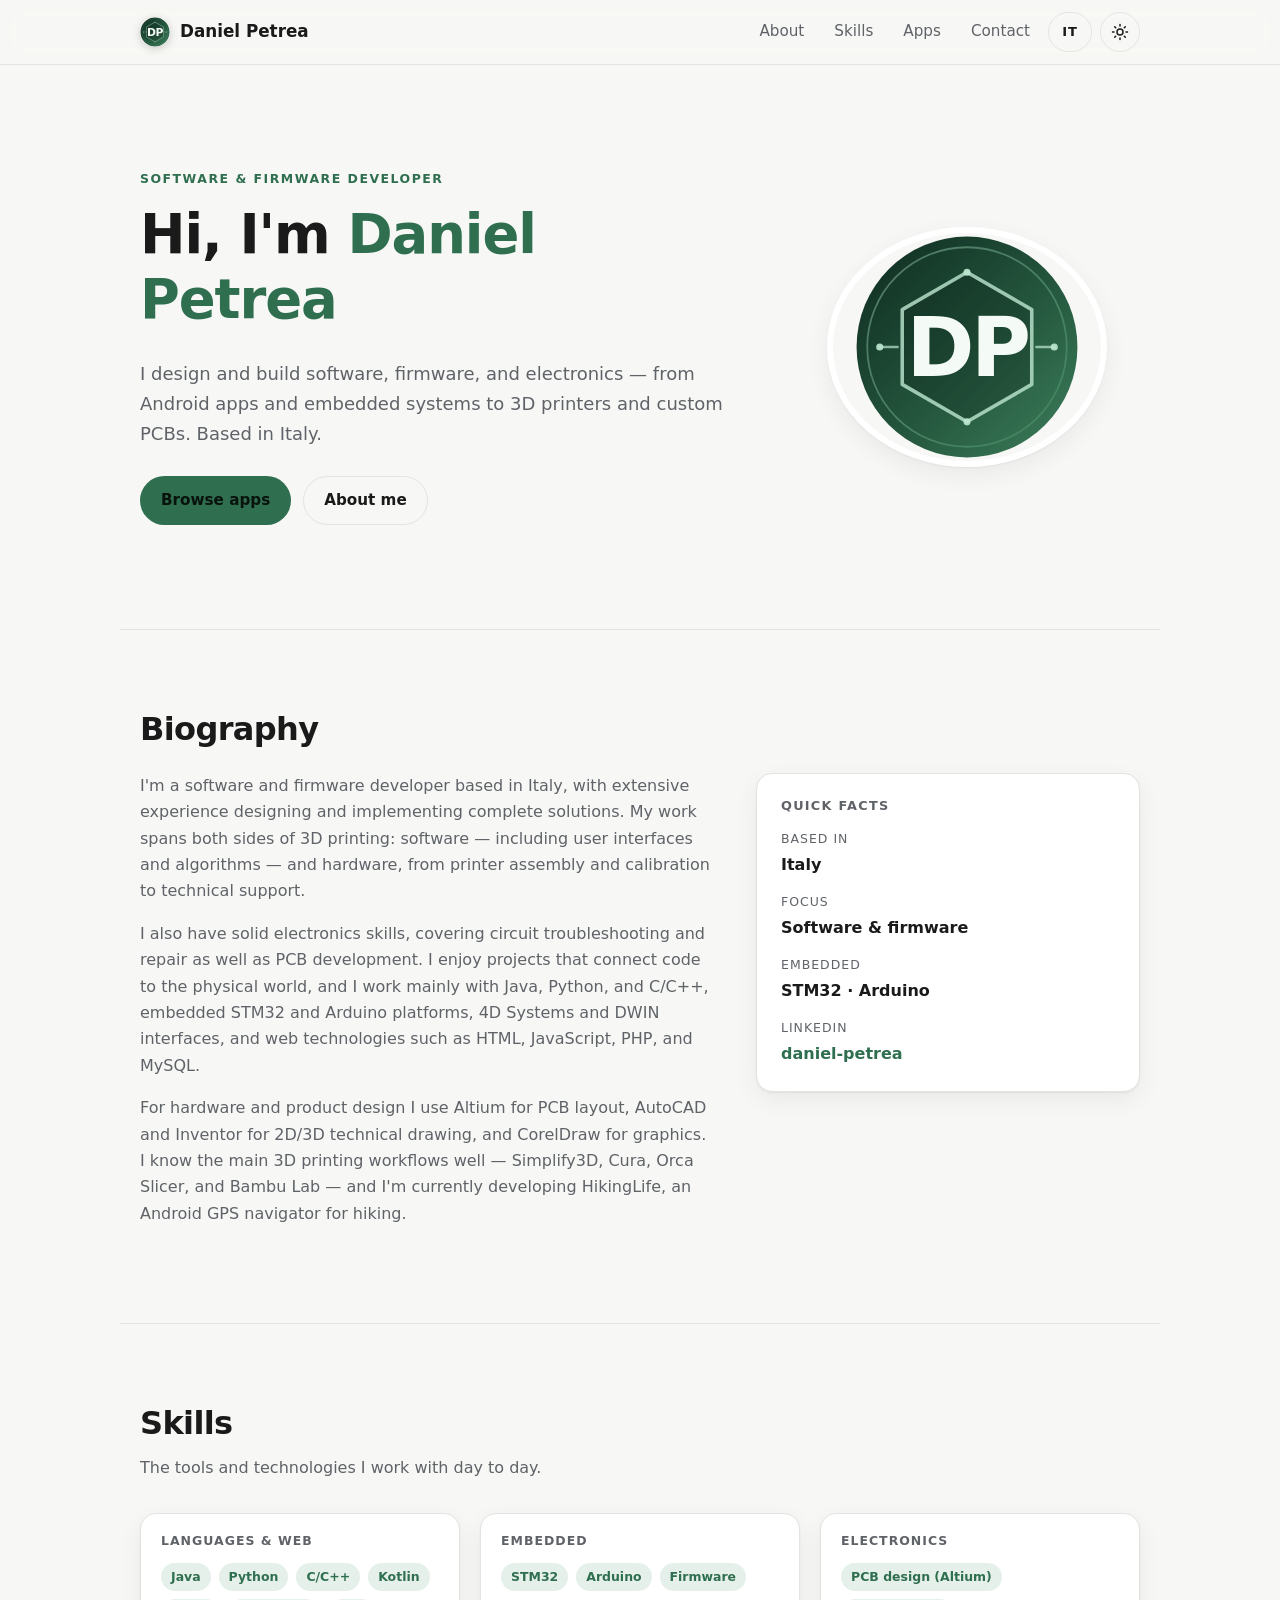
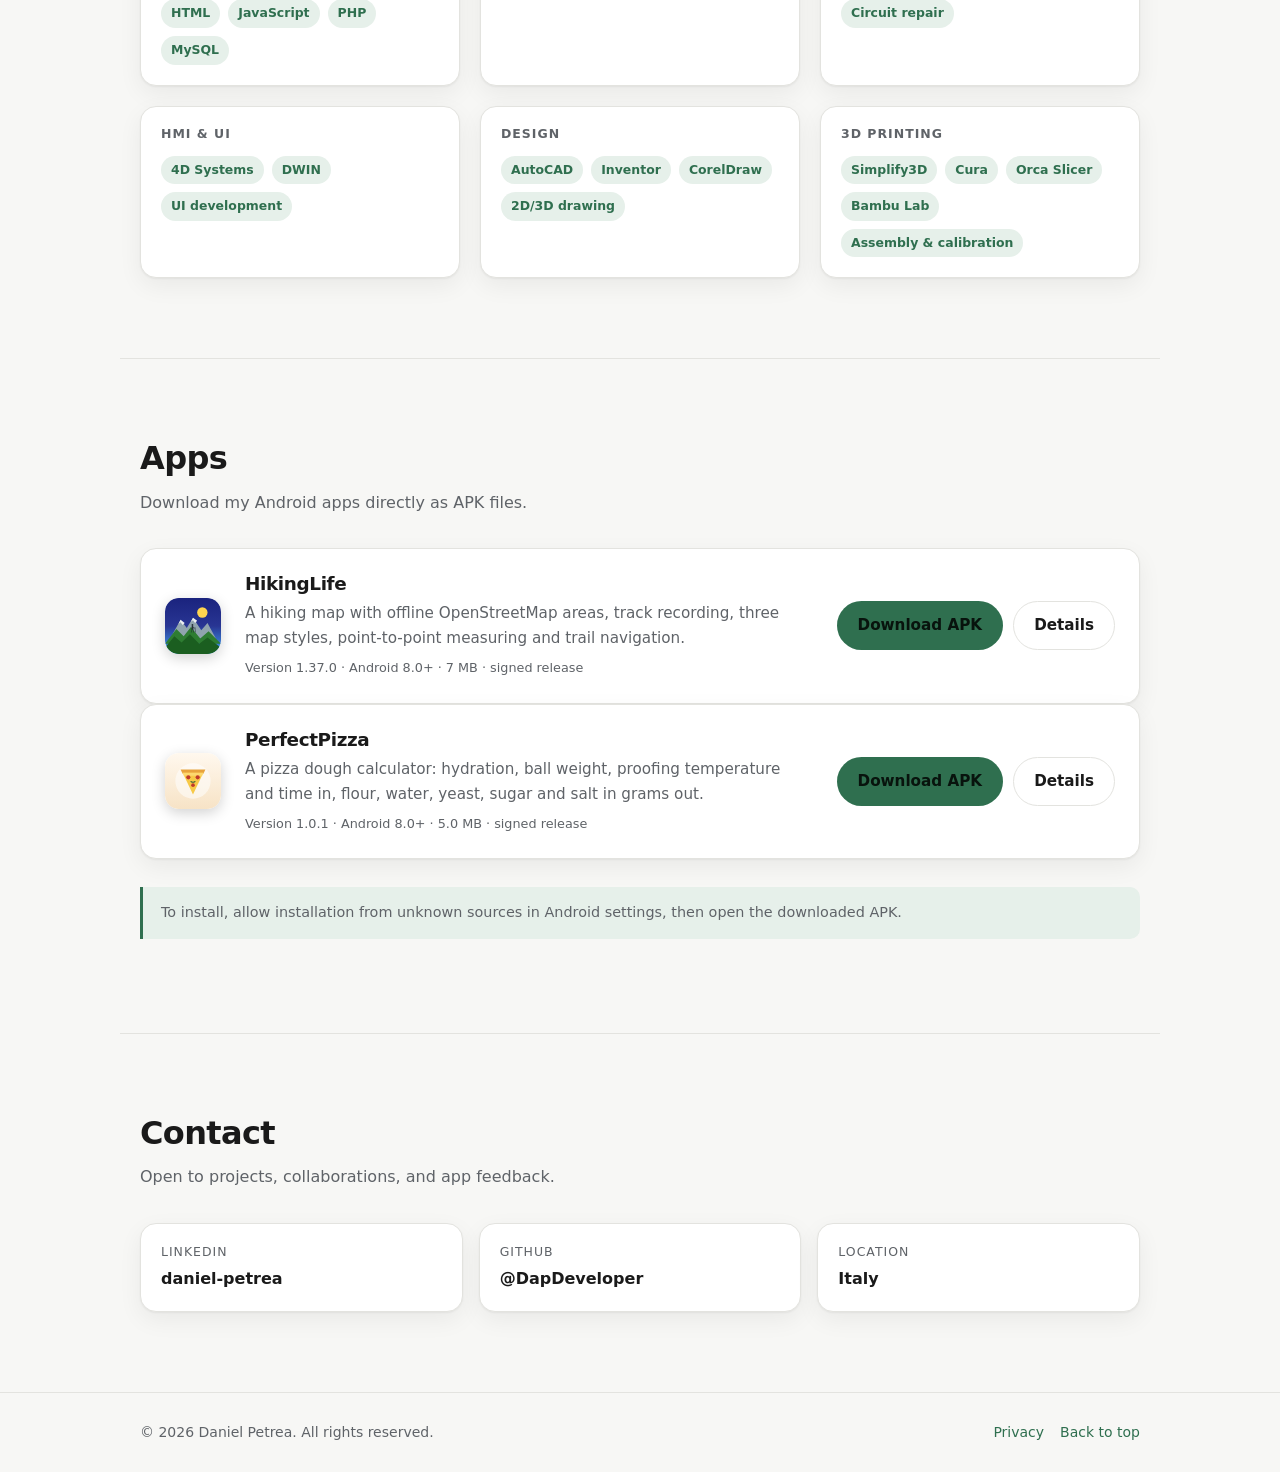
==== commit c965a35b: "Publish HikingLife 1.37.0" ====
--- a/index.html
+++ b/index.html
@@ -171,10 +171,10 @@
         <div class="app-card-body">
           <h3>HikingLife</h3>
           <p data-i18n="index.hiking.desc">A hiking map with offline OpenStreetMap areas, track recording, three map styles, point-to-point measuring and trail navigation.</p>
-          <p class="meta" data-i18n="index.hiking.meta">Version 1.36.0 · Android 8.0+ · 7 MB · signed release</p>
+          <p class="meta" data-i18n="index.hiking.meta">Version 1.37.0 · Android 8.0+ · 7 MB · signed release</p>
         </div>
         <div class="app-card-actions">
-          <a class="btn btn-primary" href="apk/HikingLife.apk" download="HikingLife-1.36.0.apk" data-i18n="index.hiking.download">Download APK</a>
+          <a class="btn btn-primary" href="apk/HikingLife.apk" download="HikingLife-1.37.0.apk" data-i18n="index.hiking.download">Download APK</a>
           <a class="btn btn-ghost" href="apps.html" data-i18n="index.hiking.details">Details</a>
         </div>
       </article>
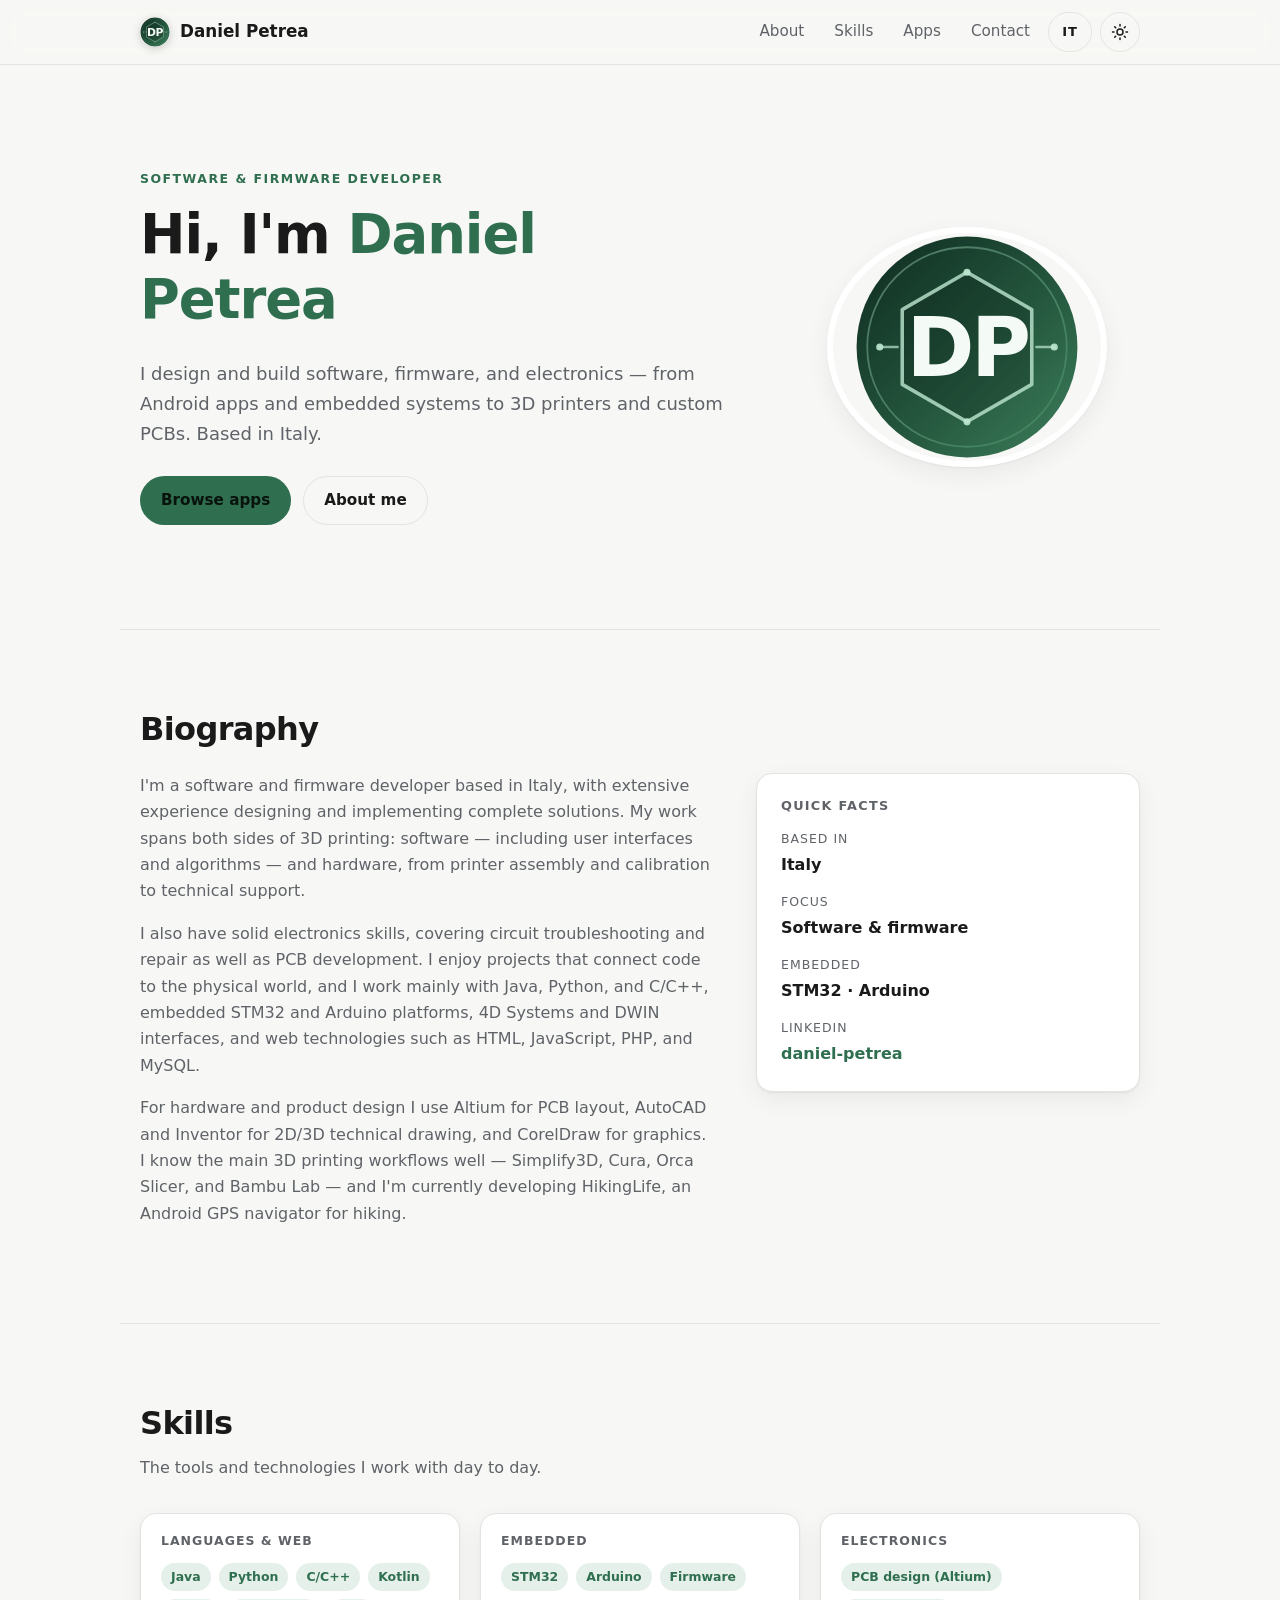
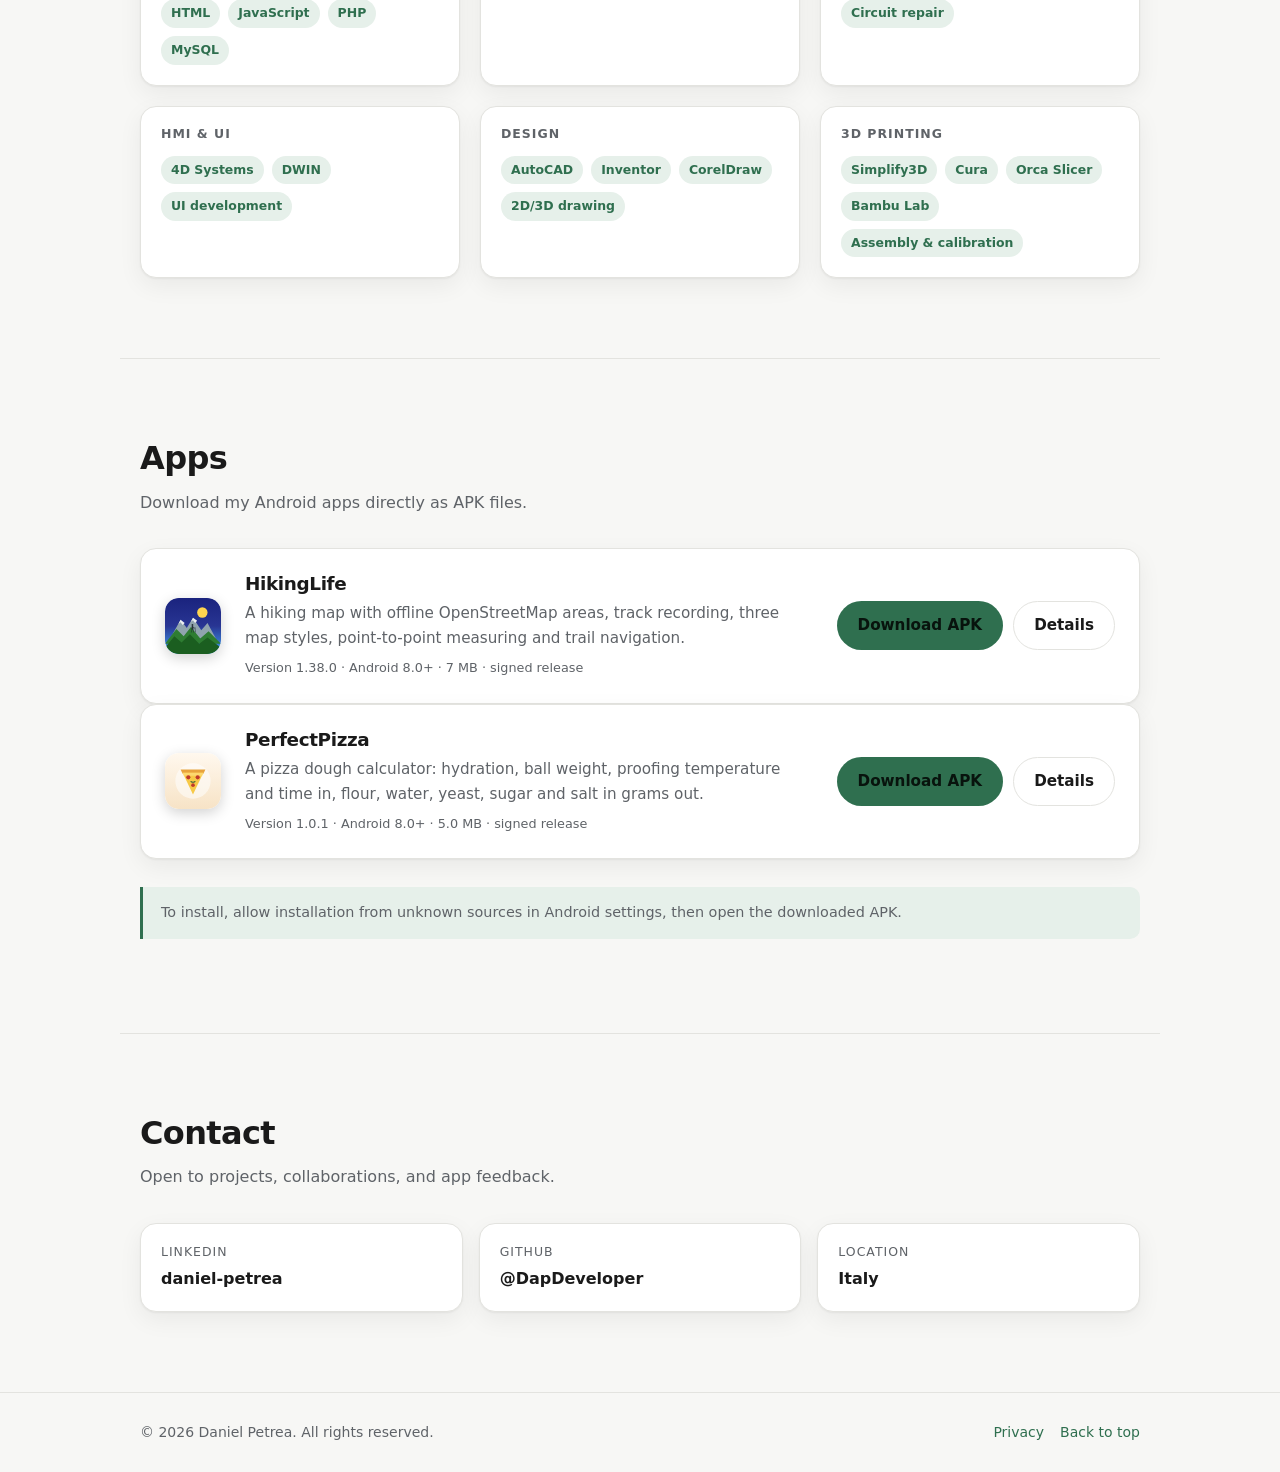
==== commit 204ae8a4: "Publish HikingLife 1.38.0" ====
--- a/index.html
+++ b/index.html
@@ -171,10 +171,10 @@
         <div class="app-card-body">
           <h3>HikingLife</h3>
           <p data-i18n="index.hiking.desc">A hiking map with offline OpenStreetMap areas, track recording, three map styles, point-to-point measuring and trail navigation.</p>
-          <p class="meta" data-i18n="index.hiking.meta">Version 1.37.0 · Android 8.0+ · 7 MB · signed release</p>
+          <p class="meta" data-i18n="index.hiking.meta">Version 1.38.0 · Android 8.0+ · 7 MB · signed release</p>
         </div>
         <div class="app-card-actions">
-          <a class="btn btn-primary" href="apk/HikingLife.apk" download="HikingLife-1.37.0.apk" data-i18n="index.hiking.download">Download APK</a>
+          <a class="btn btn-primary" href="apk/HikingLife.apk" download="HikingLife-1.38.0.apk" data-i18n="index.hiking.download">Download APK</a>
           <a class="btn btn-ghost" href="apps.html" data-i18n="index.hiking.details">Details</a>
         </div>
       </article>
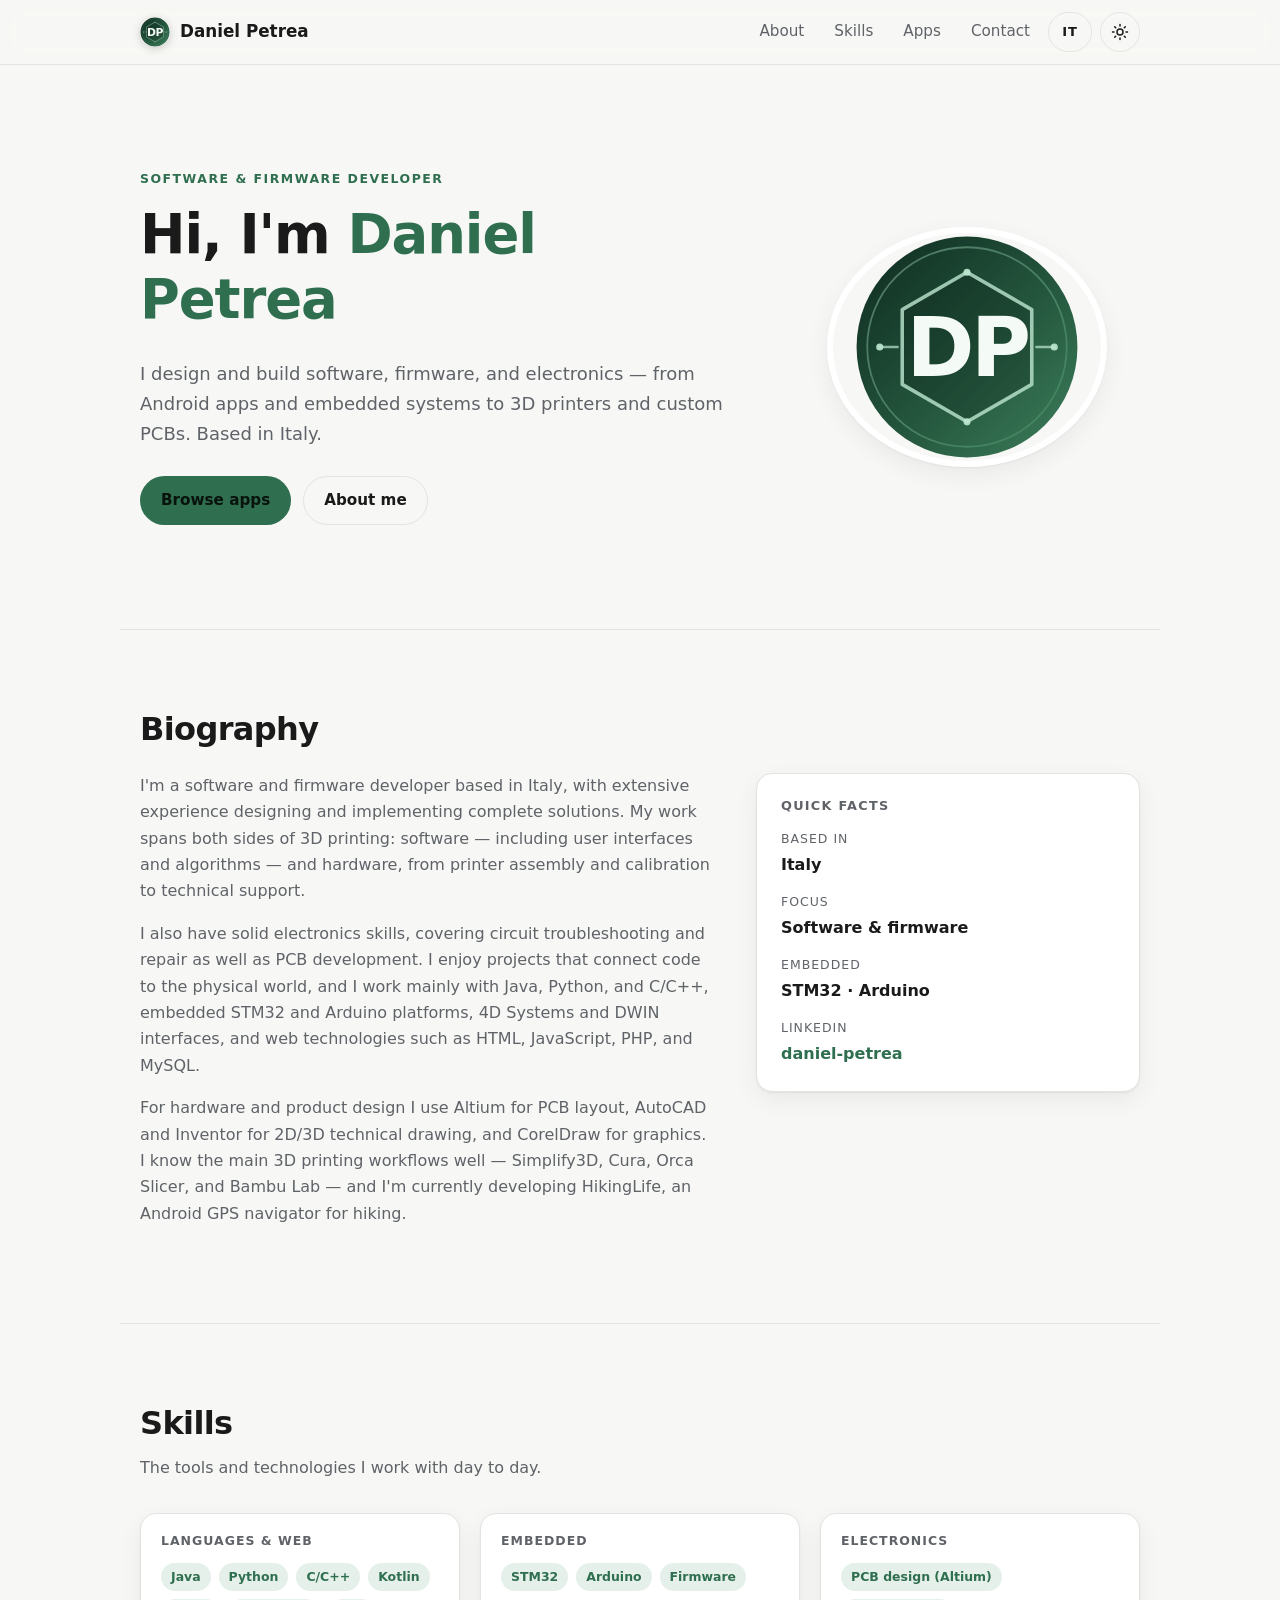
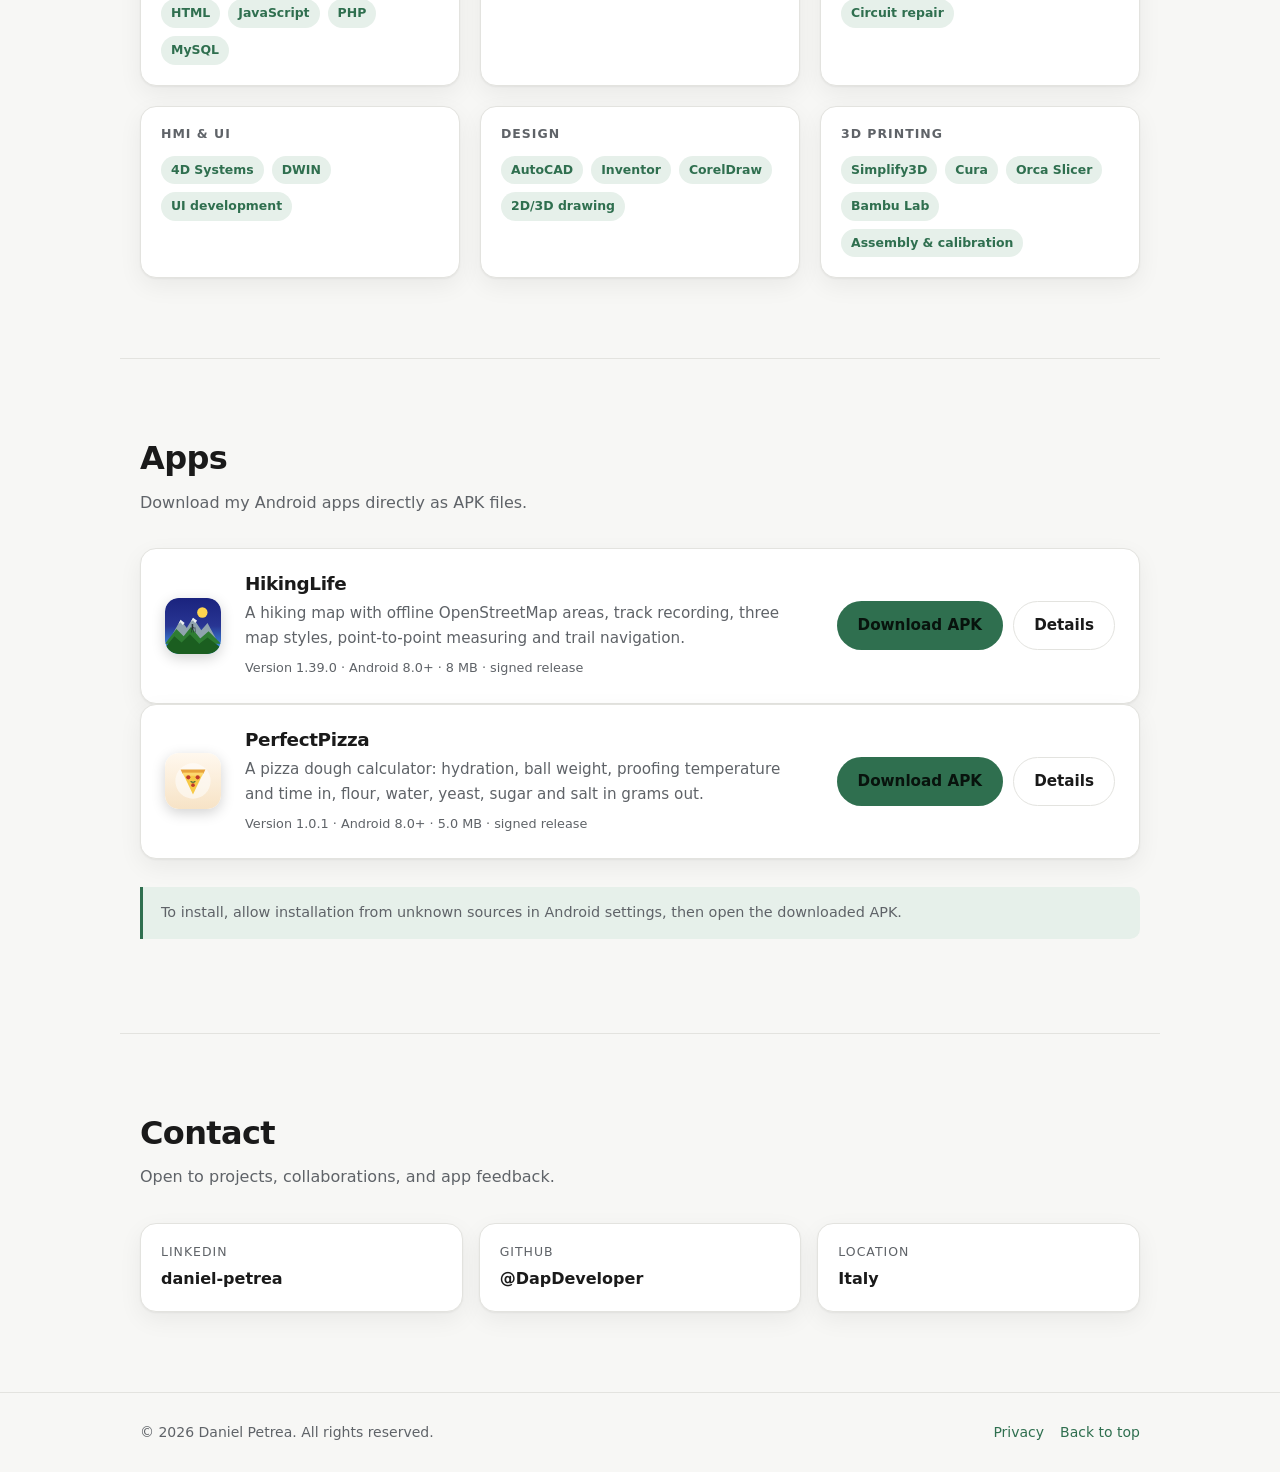
==== commit 55854188: "Publish HikingLife 1.39.0" ====
--- a/index.html
+++ b/index.html
@@ -171,10 +171,10 @@
         <div class="app-card-body">
           <h3>HikingLife</h3>
           <p data-i18n="index.hiking.desc">A hiking map with offline OpenStreetMap areas, track recording, three map styles, point-to-point measuring and trail navigation.</p>
-          <p class="meta" data-i18n="index.hiking.meta">Version 1.38.0 · Android 8.0+ · 7 MB · signed release</p>
+          <p class="meta" data-i18n="index.hiking.meta">Version 1.39.0 · Android 8.0+ · 8 MB · signed release</p>
         </div>
         <div class="app-card-actions">
-          <a class="btn btn-primary" href="apk/HikingLife.apk" download="HikingLife-1.38.0.apk" data-i18n="index.hiking.download">Download APK</a>
+          <a class="btn btn-primary" href="apk/HikingLife.apk" download="HikingLife-1.39.0.apk" data-i18n="index.hiking.download">Download APK</a>
           <a class="btn btn-ghost" href="apps.html" data-i18n="index.hiking.details">Details</a>
         </div>
       </article>
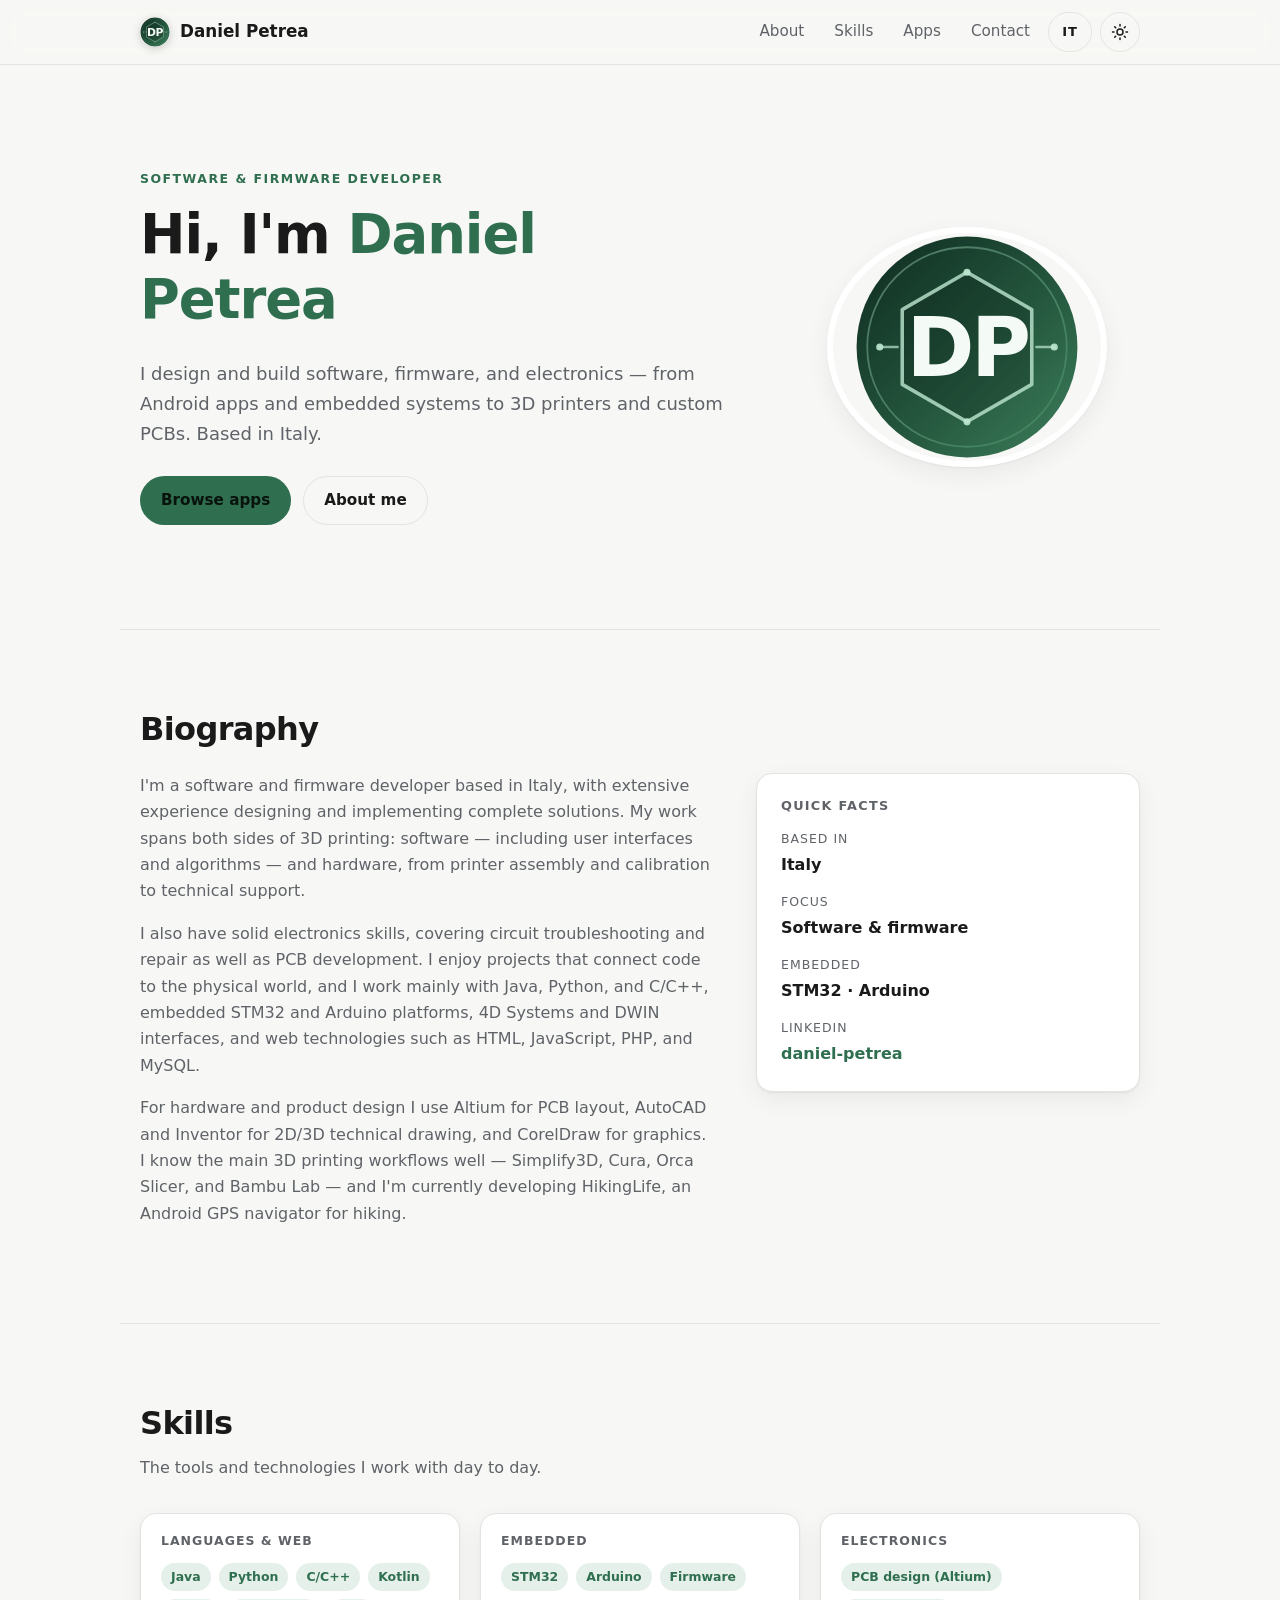
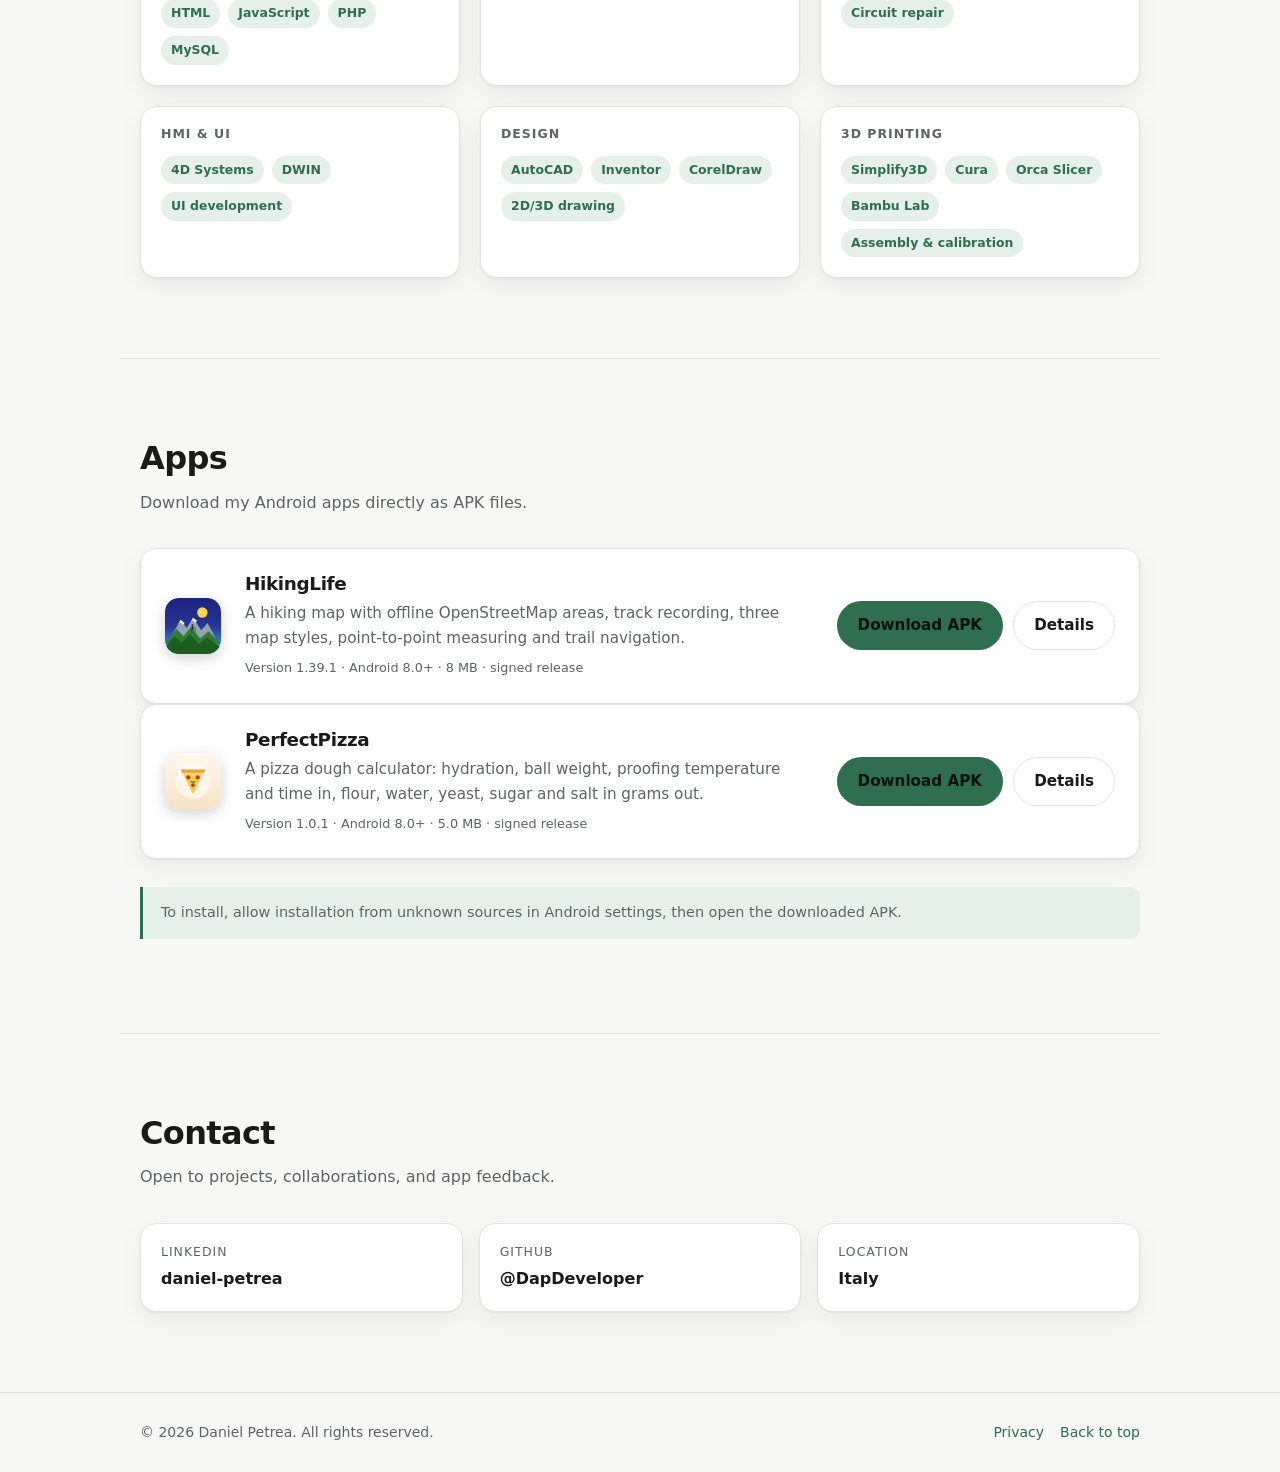
==== commit 7fb440e6: "Publish HikingLife 1.39.1" ====
--- a/index.html
+++ b/index.html
@@ -171,10 +171,10 @@
         <div class="app-card-body">
           <h3>HikingLife</h3>
           <p data-i18n="index.hiking.desc">A hiking map with offline OpenStreetMap areas, track recording, three map styles, point-to-point measuring and trail navigation.</p>
-          <p class="meta" data-i18n="index.hiking.meta">Version 1.39.0 · Android 8.0+ · 8 MB · signed release</p>
+          <p class="meta" data-i18n="index.hiking.meta">Version 1.39.1 · Android 8.0+ · 8 MB · signed release</p>
         </div>
         <div class="app-card-actions">
-          <a class="btn btn-primary" href="apk/HikingLife.apk" download="HikingLife-1.39.0.apk" data-i18n="index.hiking.download">Download APK</a>
+          <a class="btn btn-primary" href="apk/HikingLife.apk" download="HikingLife-1.39.1.apk" data-i18n="index.hiking.download">Download APK</a>
           <a class="btn btn-ghost" href="apps.html" data-i18n="index.hiking.details">Details</a>
         </div>
       </article>
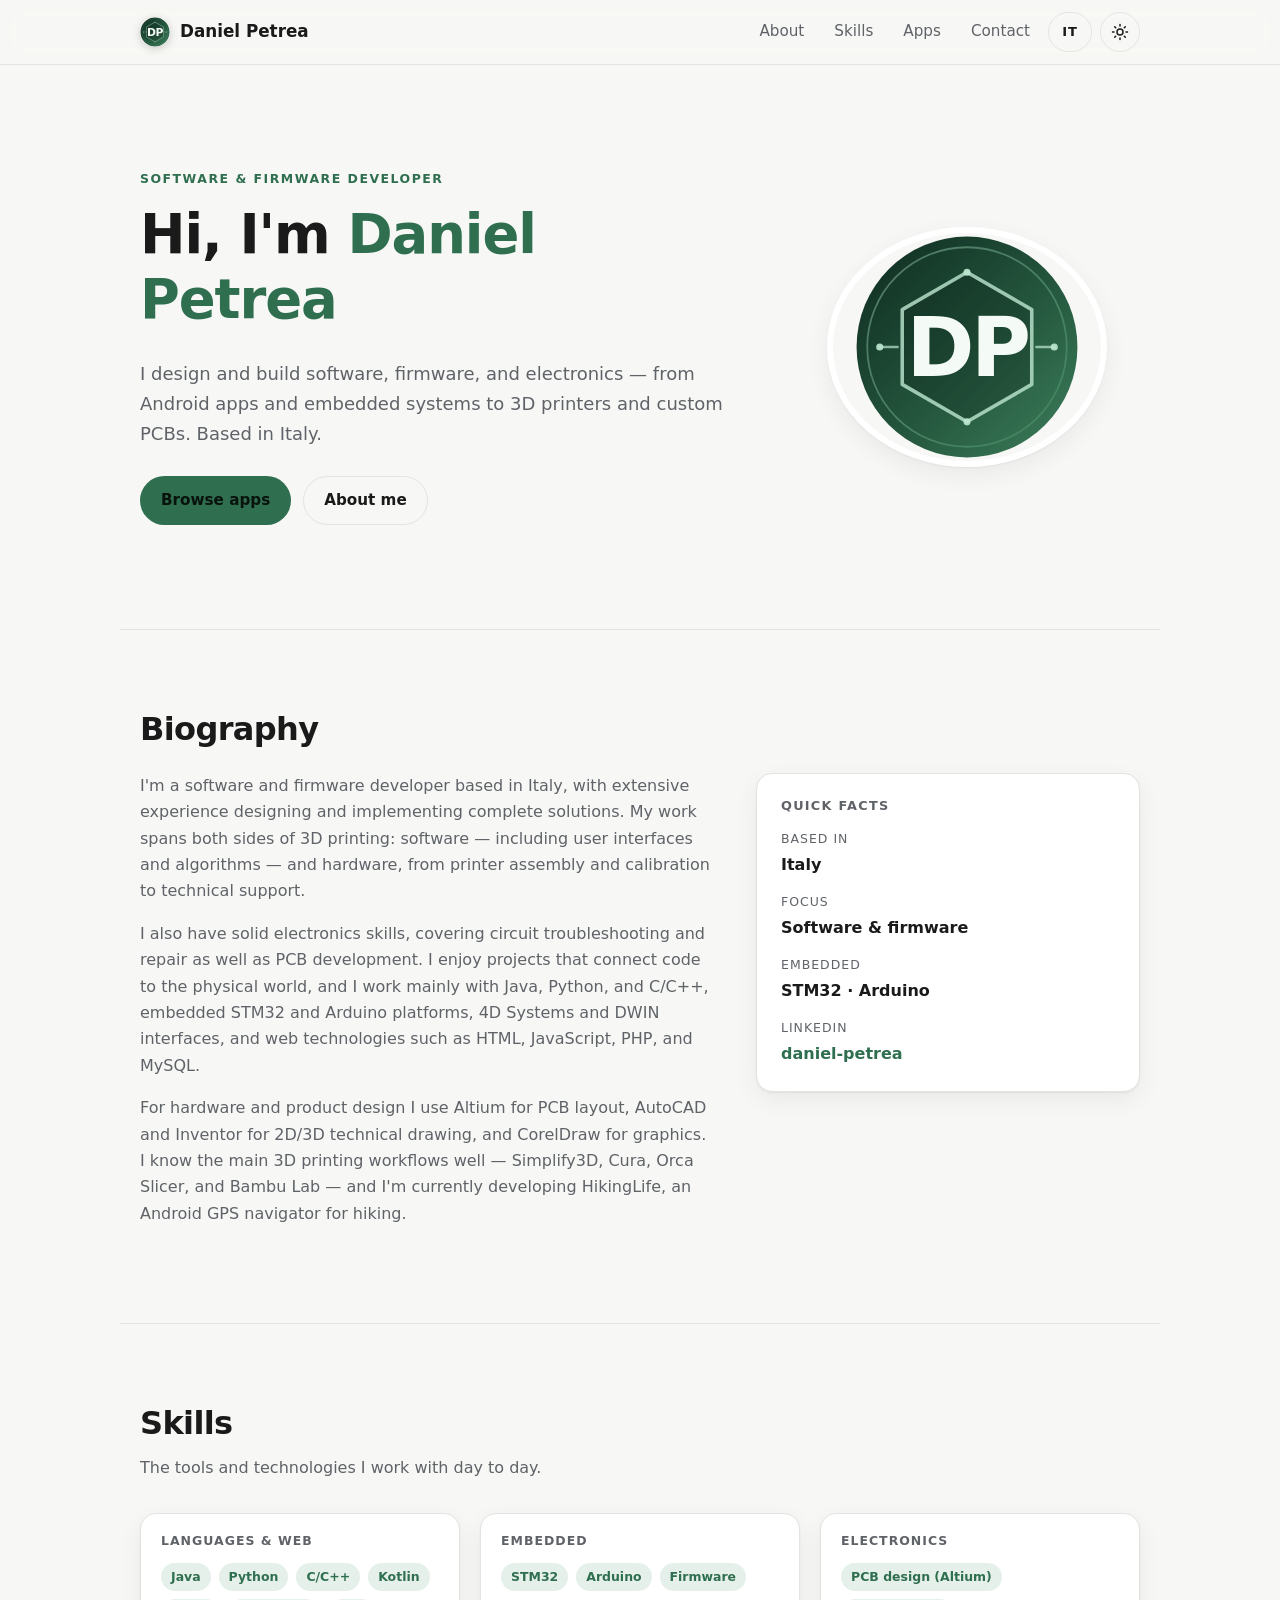
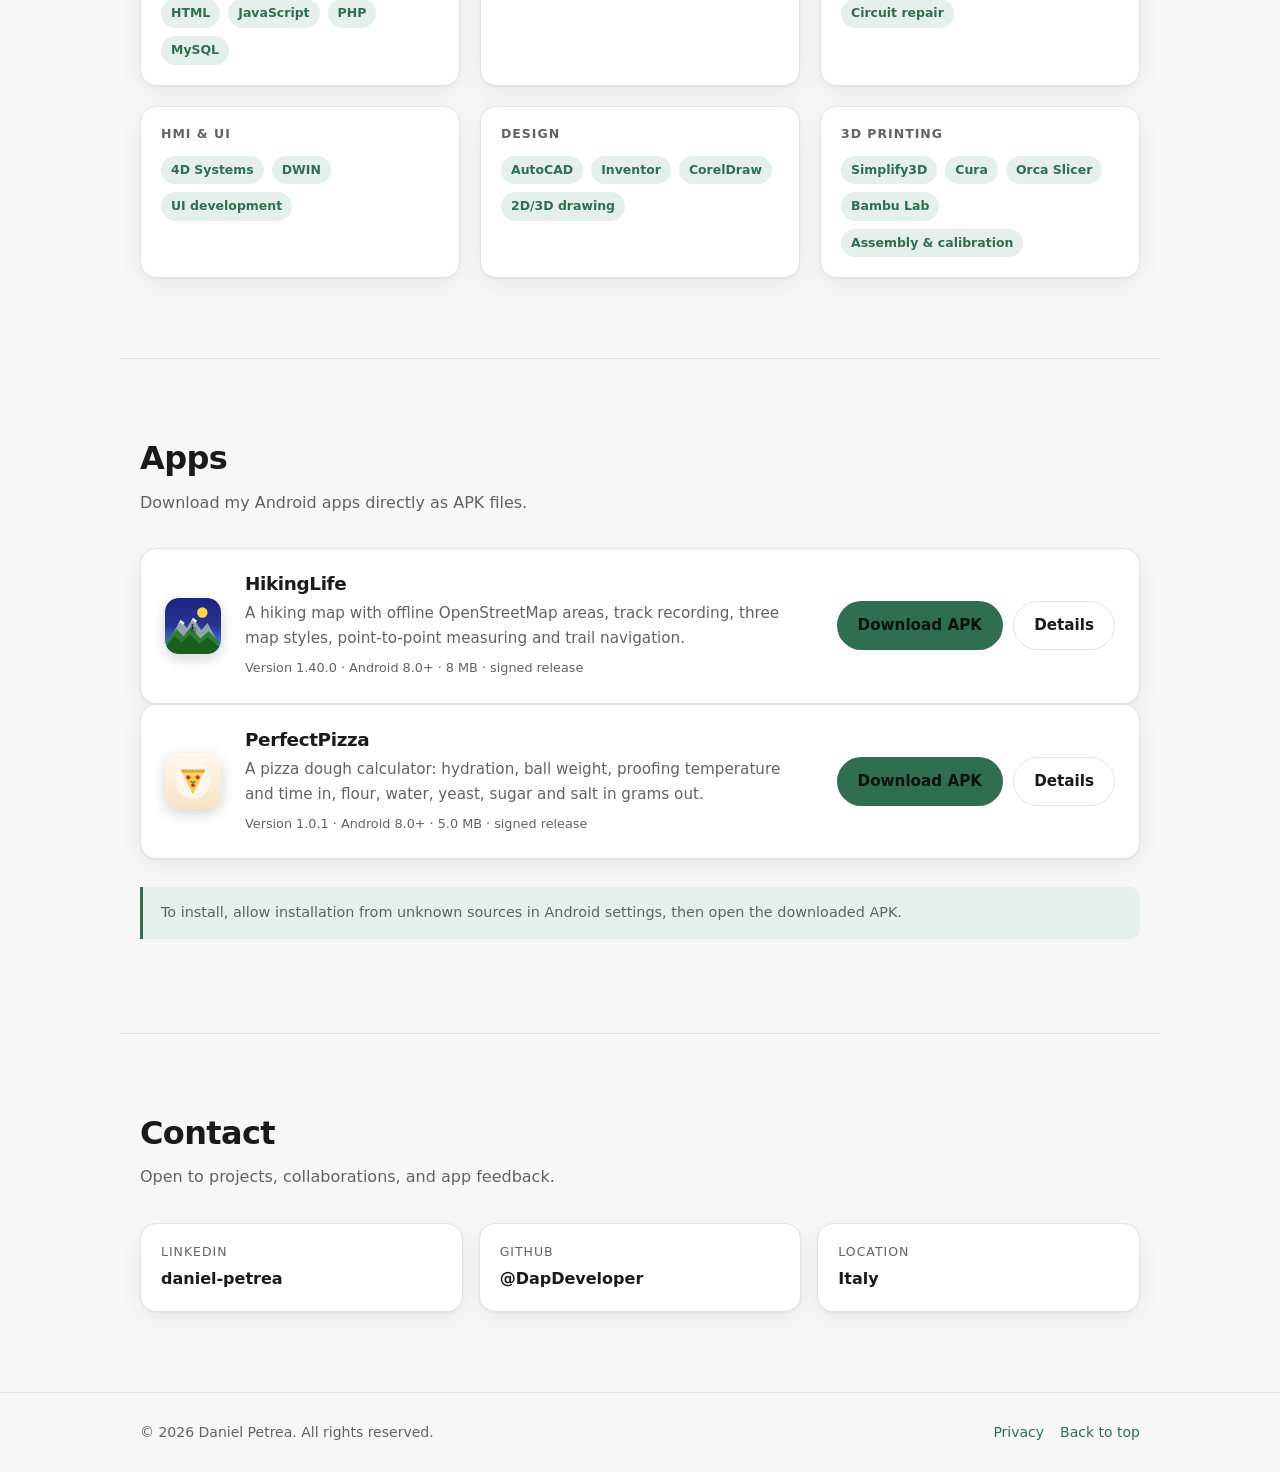
==== commit 46bda97d: "Publish HikingLife 1.40.0" ====
--- a/index.html
+++ b/index.html
@@ -171,10 +171,10 @@
         <div class="app-card-body">
           <h3>HikingLife</h3>
           <p data-i18n="index.hiking.desc">A hiking map with offline OpenStreetMap areas, track recording, three map styles, point-to-point measuring and trail navigation.</p>
-          <p class="meta" data-i18n="index.hiking.meta">Version 1.39.1 · Android 8.0+ · 8 MB · signed release</p>
+          <p class="meta" data-i18n="index.hiking.meta">Version 1.40.0 · Android 8.0+ · 8 MB · signed release</p>
         </div>
         <div class="app-card-actions">
-          <a class="btn btn-primary" href="apk/HikingLife.apk" download="HikingLife-1.39.1.apk" data-i18n="index.hiking.download">Download APK</a>
+          <a class="btn btn-primary" href="apk/HikingLife.apk" download="HikingLife-1.40.0.apk" data-i18n="index.hiking.download">Download APK</a>
           <a class="btn btn-ghost" href="apps.html" data-i18n="index.hiking.details">Details</a>
         </div>
       </article>
